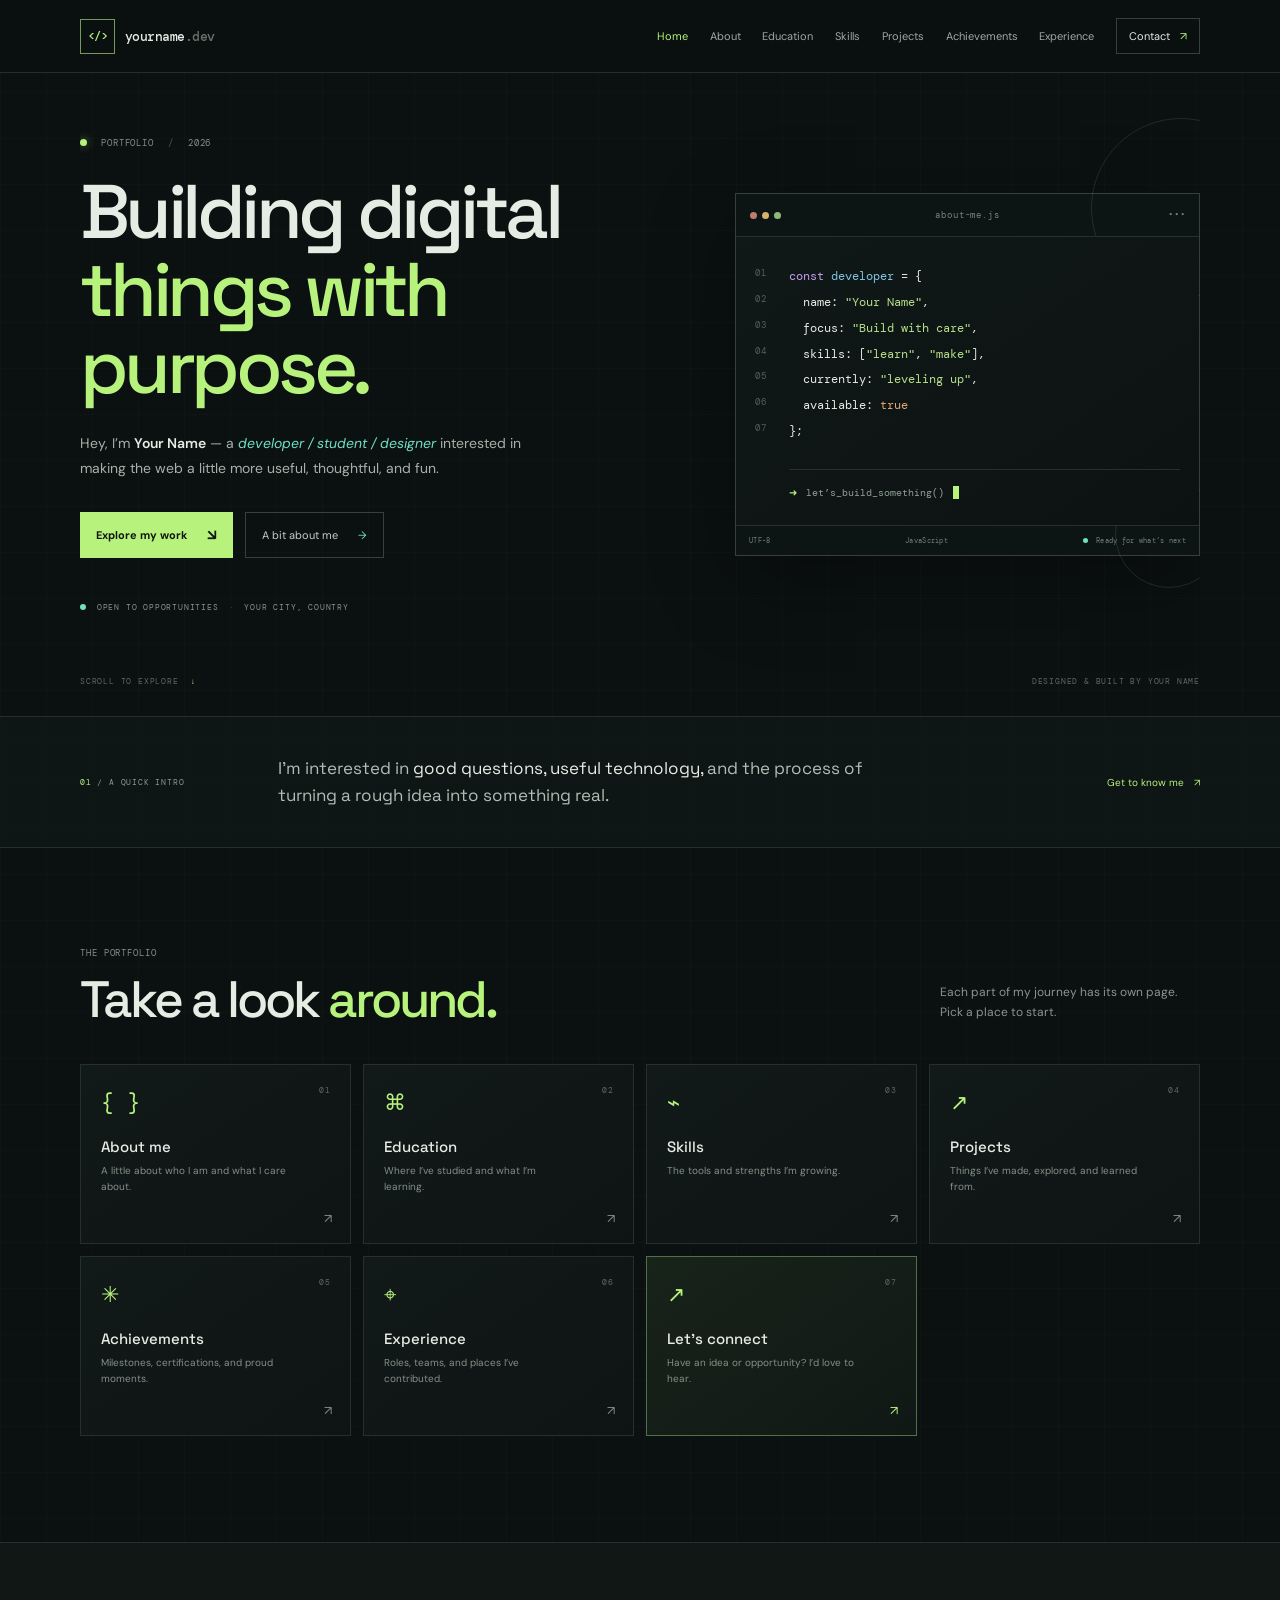
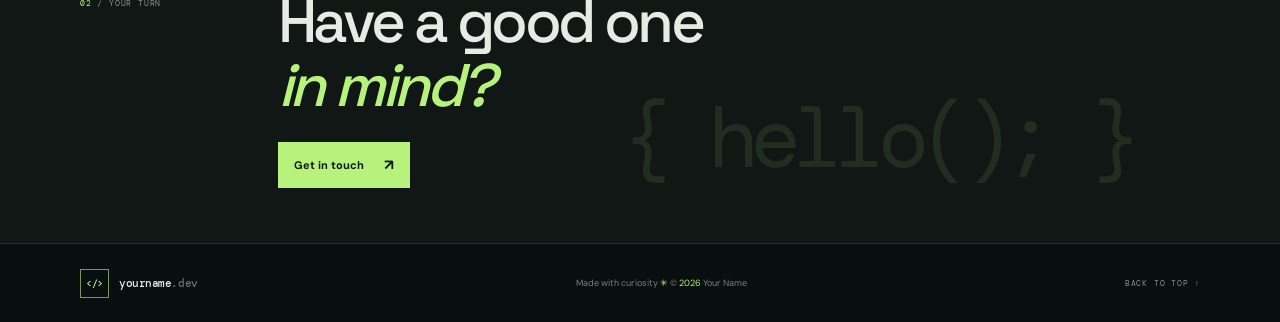
==== index.html @ 6dda8ee1 "Designing website" ====
<!doctype html>
<html lang="en">
  <head>
    <meta charset="utf-8">
    <meta name="viewport" content="width=device-width, initial-scale=1">
    <meta name="theme-color" content="#0b1010">
    <meta name="description" content="The portfolio of Your Name — developer, student, and curious builder.">
    <title>Your Name — Portfolio</title>
    <link rel="preconnect" href="https://fonts.googleapis.com">
    <link rel="preconnect" href="https://fonts.gstatic.com" crossorigin>
    <link href="https://fonts.googleapis.com/css2?family=DM+Mono:wght@400;500&family=DM+Sans:wght@400;500;600;700&family=Space+Grotesk:wght@400;500;600;700&display=swap" rel="stylesheet">
    <link rel="stylesheet" href="style.css">
    <script src="script.js" defer></script>
  </head>
  <body>
    <a class="skip-link" href="#main">Skip to content</a>
    <header class="site-header">
      <nav class="nav shell" aria-label="Main navigation">
        <a class="brand" href="./" aria-label="Your Name, home"><span class="brand-icon">&lt;/&gt;</span><span>yourname<span class="brand-muted">.dev</span></span></a>
        <button class="menu-toggle" id="menu-toggle" type="button" aria-expanded="false" aria-controls="site-nav" aria-label="Open navigation"><span></span><span></span></button>
        <div class="site-nav" id="site-nav">
          <a aria-current="page" href="./">Home</a><a href="about/">About</a><a href="education/">Education</a><a href="skills/">Skills</a><a href="projects/">Projects</a><a href="achievements/">Achievements</a><a href="experience/">Experience</a><a class="nav-cta" href="contact/">Contact <span aria-hidden="true">↗</span></a>
        </div>
      </nav>
    </header>
    <main id="main">
      <section class="hero shell">
        <div class="hero-copy">
          <p class="eyebrow"><span class="live-dot"></span> PORTFOLIO <span class="slash">/</span> 2026</p>
          <h1>Building digital<br><span>things with purpose.</span></h1>
          <p class="hero-lede">Hey, I’m <strong>Your Name</strong> — a <span class="placeholder">developer / student / designer</span> interested in making the web a little more useful, thoughtful, and fun.</p>
          <div class="hero-actions"><a class="button button-primary" href="projects/">Explore my work <span aria-hidden="true">↘</span></a><a class="button button-quiet" href="about/">A bit about me <span aria-hidden="true">→</span></a></div>
          <div class="hero-meta"><span><i class="availability-dot"></i> OPEN TO OPPORTUNITIES</span><span class="meta-divider">·</span><span>YOUR CITY, COUNTRY</span></div>
        </div>
        <div class="code-window" aria-label="Decorative portfolio code sample">
          <div class="window-bar"><div class="window-dots"><i></i><i></i><i></i></div><span>about-me.js</span><span class="window-menu">•••</span></div>
          <div class="code-body">
            <div class="code-line"><span class="line-no">01</span><span><b class="code-purple">const</b> <b class="code-blue">developer</b> = {</span></div>
            <div class="code-line"><span class="line-no">02</span><span>&nbsp;&nbsp;name: <b class="code-green">"Your Name"</b>,</span></div>
            <div class="code-line"><span class="line-no">03</span><span>&nbsp;&nbsp;focus: <b class="code-green">"Build with care"</b>,</span></div>
            <div class="code-line"><span class="line-no">04</span><span>&nbsp;&nbsp;skills: [<b class="code-green">"learn"</b>, <b class="code-green">"make"</b>],</span></div>
            <div class="code-line"><span class="line-no">05</span><span>&nbsp;&nbsp;currently: <b class="code-green">"leveling up"</b>,</span></div>
            <div class="code-line"><span class="line-no">06</span><span>&nbsp;&nbsp;available: <b class="code-orange">true</b></span></div>
            <div class="code-line"><span class="line-no">07</span><span>};</span></div>
            <div class="code-cursor"><span class="prompt">➜</span> <span>let’s_build_something()</span><i></i></div>
          </div>
          <div class="window-status"><span>UTF-8</span><span>JavaScript</span><span><i></i> Ready for what’s next</span></div>
          <span class="hero-orbit orbit-a"></span><span class="hero-orbit orbit-b"></span>
        </div>
        <div class="hero-bottom"><span>SCROLL TO EXPLORE <span aria-hidden="true">↓</span></span><span>DESIGNED & BUILT BY YOUR NAME</span></div>
      </section>

      <section class="intro-strip">
        <div class="shell intro-inner"><span class="section-kicker"><span>01</span> / A QUICK INTRO</span><p>I’m interested in <em>good questions, useful technology,</em> and the process of turning a rough idea into something real.</p><a class="inline-link" href="about/">Get to know me <span aria-hidden="true">↗</span></a></div>
      </section>

      <section class="routes-section shell">
        <div class="section-heading"><div><p class="eyebrow">THE PORTFOLIO</p><h2>Take a look <span>around.</span></h2></div><p>Each part of my journey has its own page. Pick a place to start.</p></div>
        <div class="route-grid">
          <a class="route-card" href="about/"><span class="route-number">01</span><span class="route-icon">{ }</span><h3>About me</h3><p>A little about who I am and what I care about.</p><span class="route-arrow">↗</span></a>
          <a class="route-card" href="education/"><span class="route-number">02</span><span class="route-icon">⌘</span><h3>Education</h3><p>Where I’ve studied and what I’m learning.</p><span class="route-arrow">↗</span></a>
          <a class="route-card" href="skills/"><span class="route-number">03</span><span class="route-icon">⌁</span><h3>Skills</h3><p>The tools and strengths I’m growing.</p><span class="route-arrow">↗</span></a>
          <a class="route-card" href="projects/"><span class="route-number">04</span><span class="route-icon">↗</span><h3>Projects</h3><p>Things I’ve made, explored, and learned from.</p><span class="route-arrow">↗</span></a>
          <a class="route-card" href="achievements/"><span class="route-number">05</span><span class="route-icon">✳</span><h3>Achievements</h3><p>Milestones, certifications, and proud moments.</p><span class="route-arrow">↗</span></a>
          <a class="route-card" href="experience/"><span class="route-number">06</span><span class="route-icon">⌖</span><h3>Experience</h3><p>Roles, teams, and places I’ve contributed.</p><span class="route-arrow">↗</span></a>
          <a class="route-card route-card-accent" href="contact/"><span class="route-number">07</span><span class="route-icon">↗</span><h3>Let’s connect</h3><p>Have an idea or opportunity? I’d love to hear.</p><span class="route-arrow">↗</span></a>
        </div>
      </section>
      <section class="home-contact"><div class="shell home-contact-inner"><span class="section-kicker"><span>02</span> / YOUR TURN</span><div><h2>Have a good one<br><em>in mind?</em></h2><a class="button button-primary" href="contact/">Get in touch <span aria-hidden="true">↗</span></a></div><span class="contact-ascii" aria-hidden="true">{ hello(); }</span></div></section>
    </main>
    <footer class="site-footer"><div class="shell footer-inner"><a class="brand" href="./"><span class="brand-icon">&lt;/&gt;</span><span>yourname<span class="brand-muted">.dev</span></span></a><p>Made with curiosity <span>✳</span> © <span id="year">2026</span> Your Name</p><a class="back-top" href="#main">BACK TO TOP ↑</a></div></footer>
  </body>
</html>
---- style.css ----
:root {
  color-scheme: dark;
  --bg: #0b1010;
  --panel: #101818;
  --panel-raised: #141d1c;
  --line: #25302e;
  --line-bright: #35413d;
  --text: #e6ebe4;
  --muted: #97a39b;
  --quiet: #65736b;
  --green: #b7f27c;
  --mint: #70dfc2;
  --orange: #e4a775;
  --mono: "DM Mono", Consolas, monospace;
  --sans: "DM Sans", Arial, sans-serif;
  --display: "Space Grotesk", Arial, sans-serif;
}

* { box-sizing: border-box; }
html { scroll-behavior: smooth; scroll-padding-top: 85px; }
body { margin: 0; background-color: var(--bg); background-image: linear-gradient(rgb(157 200 162 / 2.2%) 1px, transparent 1px), linear-gradient(90deg, rgb(157 200 162 / 2.2%) 1px, transparent 1px); background-size: 46px 46px; color: var(--text); font-family: var(--sans); -webkit-font-smoothing: antialiased; }
a { color: inherit; text-decoration: none; }
button { font: inherit; }
.shell { width: min(1120px, calc(100% - 64px)); margin-inline: auto; }
.skip-link { position: absolute; z-index: 20; top: 8px; left: 8px; padding: 12px 16px; transform: translateY(-150%); background: var(--green); color: var(--bg); }
.skip-link:focus { transform: translateY(0); }
.site-header { position: sticky; z-index: 10; top: 0; border-bottom: 1px solid rgb(54 68 62 / 60%); background: rgb(11 16 16 / 90%); backdrop-filter: blur(16px); }
.nav { min-height: 72px; display: flex; align-items: center; justify-content: space-between; gap: 25px; }
.brand { display: inline-flex; flex: 0 0 auto; align-items: center; gap: 10px; font-family: var(--mono); font-size: 13px; font-weight: 500; letter-spacing: -.04em; }
.brand-icon { display: grid; width: 35px; height: 35px; place-items: center; border: 1px solid #769858; color: var(--green); font-size: 12px; }
.brand-muted { color: var(--quiet); }
.site-nav { display: flex; align-items: center; gap: clamp(12px, 1.7vw, 23px); color: #9eaaa2; font-size: 11px; }
.site-nav a { transition: color .18s ease; }
.site-nav a:hover, .site-nav a[aria-current="page"] { color: var(--green); }
.site-nav .nav-cta { padding: 10px 12px; border: 1px solid var(--line-bright); color: var(--text); }
.nav-cta span { margin-left: 7px; color: var(--green); }
.menu-toggle { display: none; }
.hero { position: relative; min-height: 620px; display: grid; grid-template-columns: 1.04fr .96fr; align-items: center; gap: 52px; padding-top: 64px; padding-bottom: 104px; overflow: hidden; }
.hero-copy { position: relative; z-index: 1; }
.eyebrow, .section-kicker, .route-number, .window-bar, .line-no, .window-status, .hero-meta, .hero-bottom, .page-breadcrumb, .page-label, .page-tag, .skill-label, .timeline-date, .project-index, .project-category, .contact-ascii, .back-top, .edit-hint, .detail-label { font-family: var(--mono); font-size: 9px; font-weight: 400; letter-spacing: .1em; }
.eyebrow { margin: 0 0 24px; color: #829087; }
.live-dot, .availability-dot { display: inline-block; width: 7px; height: 7px; margin-right: 8px; border-radius: 50%; background: var(--green); box-shadow: 0 0 10px rgb(183 242 124 / 48%); }
.slash { padding: 0 8px; color: #4a5850; }
h1, h2, h3, p { margin-top: 0; }
h1, h2 { font-family: var(--display); font-weight: 500; letter-spacing: -.06em; }
h1 { margin-bottom: 25px; font-size: clamp(52px, 6vw, 76px); line-height: 1.02; }
h1 span, h2 span, h2 em { color: var(--green); font-weight: 500; }
.hero-lede { max-width: 470px; margin-bottom: 30px; color: #a7b1a9; font-size: 14px; line-height: 1.85; }
.hero-lede strong { color: var(--text); font-weight: 600; }
.placeholder { color: var(--mint); font-style: italic; }
.hero-actions { display: flex; flex-wrap: wrap; align-items: center; gap: 12px; }
.button { display: inline-flex; min-height: 46px; align-items: center; justify-content: center; gap: 20px; padding: 0 16px; font-size: 11px; transition: transform .18s ease, background .18s ease, border-color .18s ease; }
.button:hover { transform: translateY(-2px); }
.button-primary { background: var(--green); color: #10170e; font-weight: 700; }
.button-primary:hover { background: #c9ffa0; }
.button-primary span { font-size: 15px; }
.button-quiet { border: 1px solid var(--line-bright); color: #c3cdc5; }
.button-quiet span { color: var(--mint); }
.hero-meta { display: flex; align-items: center; gap: 10px; margin-top: 44px; color: #87948b; font-size: 8px; }
.availability-dot { width: 6px; height: 6px; margin-right: 5px; background: var(--mint); box-shadow: none; }
.meta-divider { color: #455149; }

.code-window { position: relative; z-index: 1; width: min(100%, 465px); justify-self: end; border: 1px solid #34413b; background: #0d1414; box-shadow: 0 24px 80px rgb(0 0 0 / 30%); }
.window-bar { height: 43px; display: grid; grid-template-columns: 1fr 1fr 1fr; align-items: center; border-bottom: 1px solid #26312d; color: #78857d; font-size: 9px; text-align: center; }
.window-dots { display: flex; gap: 5px; padding-left: 14px; }
.window-dots i { width: 7px; height: 7px; border-radius: 50%; background: #536258; }
.window-dots i:first-child { background: #be7c69; }
.window-dots i:nth-child(2) { background: #d7b26d; }
.window-dots i:nth-child(3) { background: #8db979; }
.window-menu { padding-right: 13px; text-align: right; }
.code-body { position: relative; z-index: 1; padding: 27px 19px 22px; background: linear-gradient(145deg, rgb(16 25 23 / 98%), rgb(12 18 18 / 98%)); font-family: var(--mono); font-size: clamp(10px, 1.2vw, 12px); line-height: 2.15; }
.code-line { display: grid; grid-template-columns: 34px 1fr; white-space: nowrap; }
.line-no { color: #526057; font-size: 9px; }
.code-purple { color: #c69bf0; font-weight: 400; }
.code-blue { color: #80c4e6; font-weight: 400; }
.code-green { color: #b7df8c; font-weight: 400; }
.code-orange { color: var(--orange); font-weight: 400; }
.code-cursor { display: flex; align-items: center; gap: 9px; margin: 24px 0 0 34px; padding-top: 12px; border-top: 1px solid #26312d; color: #91a096; font-size: 10px; }
.code-cursor .prompt { color: var(--green); }
.code-cursor i { width: 6px; height: 13px; background: var(--green); animation: blink 1.1s steps(2, start) infinite; }
@keyframes blink { to { visibility: hidden; } }
.window-status { display: flex; justify-content: space-between; gap: 8px; padding: 10px 13px; border-top: 1px solid #26312d; color: #728078; font-size: 7px; letter-spacing: .04em; }
.window-status i { display: inline-block; width: 5px; height: 5px; margin-right: 4px; border-radius: 50%; background: var(--mint); }
.hero-orbit { position: absolute; z-index: -1; width: 180px; height: 180px; border: 1px solid rgb(183 242 124 / 12%); border-radius: 50%; pointer-events: none; }
.orbit-a { top: -76px; right: -72px; }
.orbit-b { right: -24px; bottom: -33px; width: 108px; height: 108px; border-color: rgb(112 223 194 / 14%); }
.hero-bottom { position: absolute; right: 0; bottom: 30px; left: 0; display: flex; justify-content: space-between; color: #5c6a61; font-size: 8px; }
.hero-bottom span span { padding-left: 6px; color: var(--green); }

.intro-strip { border-top: 1px solid var(--line); border-bottom: 1px solid var(--line); background: rgb(16 24 23 / 78%); }
.intro-inner { min-height: 130px; display: grid; grid-template-columns: 170px 1fr auto; gap: 28px; align-items: center; }
.section-kicker { color: #8a968e; font-size: 8px; white-space: nowrap; }
.section-kicker span { color: var(--green); }
.intro-inner > p { max-width: 590px; margin: 0; color: #b1bdb4; font-family: var(--display); font-size: 17px; line-height: 1.6; }
.intro-inner > p em { color: var(--text); font-style: normal; }
.inline-link { color: var(--green); font-size: 10px; white-space: nowrap; }
.inline-link span { padding-left: 7px; }
.routes-section { padding-top: 99px; padding-bottom: 106px; }
.section-heading { display: flex; align-items: end; justify-content: space-between; gap: 30px; margin-bottom: 36px; }
.section-heading .eyebrow { margin-bottom: 13px; }
h2 { margin-bottom: 0; font-size: clamp(38px, 4vw, 52px); line-height: 1.08; }
.section-heading > p { max-width: 260px; margin-bottom: 5px; color: #89968d; font-size: 12px; line-height: 1.7; }
.route-grid { display: grid; grid-template-columns: repeat(4, 1fr); gap: 12px; }
.route-card { position: relative; min-height: 180px; padding: 20px; overflow: hidden; border: 1px solid var(--line); background: linear-gradient(145deg, #121a19, #0d1413); transition: border-color .2s ease, transform .2s ease, background .2s ease; }
.route-card:hover { transform: translateY(-3px); border-color: #708e60; background: #131d18; }
.route-number { position: absolute; top: 20px; right: 19px; color: #5c6a61; font-size: 8px; }
.route-icon { display: block; margin: 3px 0 20px; color: var(--green); font-family: var(--mono); font-size: 22px; }
.route-card h3 { margin-bottom: 7px; font-family: var(--display); font-size: 15px; font-weight: 500; }
.route-card p { max-width: 190px; margin-bottom: 0; color: #839087; font-size: 10px; line-height: 1.65; }
.route-arrow { position: absolute; right: 18px; bottom: 16px; color: #7d8b81; font-size: 13px; transition: color .2s ease, transform .2s ease; }
.route-card:hover .route-arrow { transform: translate(2px, -2px); color: var(--green); }
.route-card-accent { border-color: #536f47; background: linear-gradient(145deg, #18231a, #101815); }
.route-card-accent .route-icon, .route-card-accent .route-arrow { color: var(--green); }
.home-contact { border-top: 1px solid var(--line); border-bottom: 1px solid var(--line); background: #101715; }
.home-contact-inner { position: relative; min-height: 300px; display: grid; grid-template-columns: 170px 1fr; gap: 28px; align-items: start; padding-top: 55px; padding-bottom: 55px; overflow: hidden; }
.home-contact-inner > div { position: relative; z-index: 1; }
.home-contact-inner h2 { margin: -8px 0 23px; font-size: clamp(43px, 5vw, 60px); }
.contact-ascii { position: absolute; right: 6%; bottom: 50px; color: rgb(183 242 124 / 10%); font-size: clamp(42px, 7vw, 85px); letter-spacing: -.1em; }
.site-footer { background: #090e0e; }
.footer-inner { min-height: 78px; display: flex; align-items: center; justify-content: space-between; gap: 18px; }
.footer-inner .brand-icon { width: 29px; height: 29px; font-size: 10px; }
.footer-inner .brand { font-size: 11px; }
.footer-inner p { margin: 0; color: #76847a; font-size: 9px; }
.footer-inner p span { color: var(--green); }
.back-top { color: #829087; font-size: 8px; }
.back-top:hover { color: var(--green); }
:focus-visible { outline: 2px solid var(--green); outline-offset: 4px; }

/* Shared layout for the individual portfolio routes */
.page-shell { min-height: calc(100vh - 151px); padding-top: 62px; padding-bottom: 100px; }
.spaced-top { margin-top: 16px; }
.spaced-top-large { margin-top: 20px; }
.page-breadcrumb { display: flex; gap: 9px; align-items: center; margin-bottom: 51px; color: #758279; font-size: 8px; }
.page-breadcrumb a:hover { color: var(--green); }
.page-breadcrumb span { color: #46534b; }
.page-head { max-width: 760px; margin-bottom: 48px; }
.page-label { display: inline-flex; gap: 10px; align-items: center; margin-bottom: 18px; color: var(--mint); font-size: 8px; }
.page-label::before { width: 18px; height: 1px; background: var(--mint); content: ""; }
.page-head h1 { margin: 0 0 18px; font-size: clamp(49px, 7vw, 77px); }
.page-head h1 span { color: var(--green); }
.page-lede { max-width: 620px; margin: 0; color: #a4afa7; font-size: 14px; line-height: 1.85; }
.content-panel { border: 1px solid var(--line); background: linear-gradient(145deg, rgb(17 25 24 / 95%), rgb(13 19 18 / 96%)); }
.panel-heading { display: flex; justify-content: space-between; gap: 15px; align-items: center; padding: 15px 19px; border-bottom: 1px solid var(--line); color: #829087; font-family: var(--mono); font-size: 8px; letter-spacing: .1em; }
.panel-heading span:last-child { color: #617067; }
.content-pad { padding: 28px; }
.page-grid { display: grid; grid-template-columns: 1.15fr .85fr; gap: 16px; }
.page-grid-equal { grid-template-columns: repeat(2, 1fr); }
.detail-label { display: block; margin-bottom: 10px; color: var(--mint); font-size: 8px; }
.detail-copy { max-width: 640px; margin-bottom: 16px; color: #a2ada5; font-size: 13px; line-height: 1.85; }
.detail-copy:last-child { margin-bottom: 0; }
.detail-title { margin-bottom: 12px; font-family: var(--display); font-size: 17px; font-weight: 500; }
.data-list { margin: 0; padding: 0; list-style: none; }
.data-list li { display: grid; grid-template-columns: 115px 1fr; gap: 14px; padding: 15px 0; border-bottom: 1px solid var(--line); font-size: 11px; }
.data-list li:last-child { border-bottom: 0; }
.data-list span:first-child { color: #78867d; font-family: var(--mono); font-size: 8px; letter-spacing: .07em; }
.data-list span:last-child { color: #c6d0c8; }
.quote-panel { display: flex; min-height: 165px; flex-direction: column; justify-content: space-between; padding: 22px; border: 1px solid #40583b; background: linear-gradient(135deg, #18231a, #111815); }
.quote-panel p { margin-bottom: 15px; color: #d7e2d5; font-family: var(--display); font-size: 19px; line-height: 1.45; }
.quote-panel span { color: #8fa184; font-family: var(--mono); font-size: 8px; letter-spacing: .08em; }
.timeline { border-top: 1px solid var(--line); }
.timeline-item { display: grid; grid-template-columns: 140px 1fr 25px; gap: 20px; align-items: start; padding: 23px 4px; border-bottom: 1px solid var(--line); }
.timeline-date { padding-top: 4px; color: var(--mint); font-size: 8px; }
.timeline-item h2, .timeline-item h3 { margin-bottom: 7px; font-family: var(--display); font-size: 16px; font-weight: 500; letter-spacing: -.02em; }
.timeline-place { margin-bottom: 8px; color: #99a59c; font-size: 11px; }
.timeline-detail { max-width: 650px; margin: 0; color: #7f8d83; font-size: 11px; line-height: 1.75; }
.timeline-arrow { color: var(--green); font-family: var(--mono); font-size: 13px; }
.skill-groups { display: grid; gap: 12px; }
.skill-group { padding: 20px; border: 1px solid var(--line); background: #101716; }
.skill-label { display: block; margin-bottom: 15px; color: var(--mint); font-size: 8px; }
.skill-tags { display: flex; flex-wrap: wrap; gap: 8px; }
.skill-tags span { padding: 9px 11px; border: 1px solid #303c36; color: #c0ccc3; font-size: 10px; }
.project-list { display: grid; grid-template-columns: repeat(2, 1fr); gap: 14px; }
.project-card { border: 1px solid var(--line); background: #101716; }
.project-art { position: relative; min-height: 170px; display: grid; place-items: center; overflow: hidden; border-bottom: 1px solid var(--line); background: radial-gradient(ellipse at 68% 30%, rgb(183 242 124 / 17%), transparent 48%), linear-gradient(135deg, #14221b, #101716); }
.project-art::before, .project-art::after { position: absolute; width: 180px; height: 180px; border: 1px solid rgb(183 242 124 / 15%); border-radius: 50%; content: ""; }
.project-art::after { width: 120px; height: 120px; border-color: rgb(112 223 194 / 20%); }
.project-art-peach { background: radial-gradient(ellipse at 65% 35%, rgb(228 167 117 / 19%), transparent 47%), linear-gradient(135deg, #201b17, #101716); }
.project-art-blue { background: radial-gradient(ellipse at 65% 35%, rgb(112 185 223 / 18%), transparent 47%), linear-gradient(135deg, #141b22, #101716); }
.project-art-text { position: relative; z-index: 1; color: #d6e0d6; font-family: var(--mono); font-size: 11px; letter-spacing: .14em; }
.project-info { padding: 19px; }
.project-info h2, .project-info h3 { margin-bottom: 8px; font-family: var(--display); font-size: 16px; font-weight: 500; }
.project-info p { margin-bottom: 14px; color: #89968c; font-size: 11px; line-height: 1.7; }
.project-meta { display: flex; justify-content: space-between; gap: 10px; color: #79867e; font-family: var(--mono); font-size: 7px; letter-spacing: .07em; }
.achievement-list { border-top: 1px solid var(--line); }
.achievement { display: grid; grid-template-columns: 105px 1fr 35px; gap: 18px; align-items: center; padding: 21px 5px; border-bottom: 1px solid var(--line); }
.achievement-year { color: var(--mint); font-family: var(--mono); font-size: 8px; }
.achievement h2, .achievement h3 { margin-bottom: 6px; font-family: var(--display); font-size: 15px; font-weight: 500; letter-spacing: -.02em; }
.achievement p { margin: 0; color: #89968c; font-size: 10px; line-height: 1.6; }
.achievement-mark { color: var(--green); font-size: 17px; text-align: center; }
.contact-grid { display: grid; grid-template-columns: 1fr 1fr; gap: 14px; }
.contact-card { display: flex; min-height: 110px; flex-direction: column; justify-content: space-between; padding: 18px; border: 1px solid var(--line); background: #101716; transition: border-color .2s ease; }
a.contact-card:hover { border-color: #6d8d5b; }
.contact-card-label { color: #839087; font-family: var(--mono); font-size: 8px; letter-spacing: .1em; }
.contact-card-value { display: flex; justify-content: space-between; gap: 12px; color: #dce5dc; font-size: 13px; overflow-wrap: anywhere; }
.contact-card-value span:last-child { color: var(--green); }
.edit-hint { margin: 14px 0 0; color: #728078; font-size: 8px; letter-spacing: .04em; }

@media (max-width: 1050px) {
  .site-nav { gap: 12px; font-size: 10px; }
  .brand { font-size: 11px; }
  .hero { gap: 30px; }
}
@media (max-width: 820px) {
  .shell { width: min(100% - 48px, 680px); }
  .nav { min-height: 66px; }
  .menu-toggle { display: flex; width: 40px; height: 40px; flex-direction: column; align-items: center; justify-content: center; gap: 6px; border: 1px solid var(--line-bright); background: transparent; cursor: pointer; }
  .menu-toggle span { width: 16px; height: 1px; background: var(--text); transition: transform .18s ease; }
  .menu-toggle[aria-expanded="true"] span:first-child { transform: translateY(3.5px) rotate(45deg); }
  .menu-toggle[aria-expanded="true"] span:last-child { transform: translateY(-3.5px) rotate(-45deg); }
  .site-nav { position: absolute; top: 65px; right: 0; left: 0; display: none; align-items: stretch; gap: 0; padding: 8px 24px 20px; border-bottom: 1px solid var(--line); background: #0b1010; }
  .site-nav.is-open { display: flex; flex-direction: column; }
  .site-nav a { padding: 12px 0; border-bottom: 1px solid #202a26; }
  .site-nav .nav-cta { align-self: flex-start; margin-top: 12px; padding: 10px 12px; border: 1px solid var(--line-bright); }
  .hero { min-height: auto; grid-template-columns: 1fr .9fr; gap: 22px; padding-top: 75px; padding-bottom: 105px; }
  h1 { font-size: clamp(47px, 7.5vw, 64px); }
  .code-body { padding-inline: 12px; }
  .intro-inner { grid-template-columns: 130px 1fr; gap: 20px; padding-top: 25px; padding-bottom: 25px; }
  .intro-inner .inline-link { grid-column: 2; }
  .route-grid { grid-template-columns: repeat(2, 1fr); }
  .page-shell { padding-top: 42px; }
}
@media (max-width: 560px) {
  .shell { width: calc(100% - 36px); }
  .hero { display: flex; flex-direction: column; align-items: stretch; gap: 42px; padding-top: 63px; padding-bottom: 85px; }
  .hero-copy { max-width: 450px; }
  h1 { font-size: clamp(48px, 13vw, 68px); }
  .hero-lede { font-size: 13px; }
  .hero-meta { flex-wrap: wrap; margin-top: 32px; }
  .code-window { width: 100%; }
  .code-body { padding: 21px 16px; font-size: 11px; }
  .hero-bottom { bottom: 27px; font-size: 7px; }
  .intro-inner { grid-template-columns: 1fr; gap: 13px; padding-top: 24px; padding-bottom: 24px; }
  .intro-inner > p { font-size: 16px; }
  .intro-inner .inline-link { grid-column: auto; }
  .routes-section { padding-top: 68px; padding-bottom: 70px; }
  .section-heading { align-items: start; flex-direction: column; gap: 15px; }
  .section-heading > p { margin-bottom: 0; }
  .route-grid { gap: 9px; }
  .route-card { min-height: 165px; padding: 15px; }
  .route-number { top: 15px; right: 14px; }
  .route-icon { margin-bottom: 16px; }
  .route-card h3 { font-size: 14px; }
  .route-card p { font-size: 9px; }
  .home-contact-inner { min-height: 270px; grid-template-columns: 1fr; gap: 30px; padding-top: 35px; padding-bottom: 40px; }
  .contact-ascii { right: 0; bottom: 22px; font-size: 40px; }
  .footer-inner { min-height: 0; flex-wrap: wrap; padding-top: 19px; padding-bottom: 19px; }
  .footer-inner p { order: 3; width: 100%; }
  .page-shell { min-height: calc(100vh - 130px); padding-top: 32px; padding-bottom: 70px; }
  .page-breadcrumb { margin-bottom: 36px; }
  .page-head { margin-bottom: 32px; }
  .page-head h1 { font-size: clamp(47px, 13vw, 64px); }
  .page-lede { font-size: 12px; }
  .page-grid, .page-grid-equal, .project-list, .contact-grid { grid-template-columns: 1fr; }
  .content-pad { padding: 20px; }
  .timeline-item { grid-template-columns: 1fr 20px; gap: 12px; }
  .timeline-date { grid-column: 1 / -1; }
  .timeline-item > div { grid-column: 1; }
  .timeline-arrow { grid-column: 2; grid-row: 2; }
  .achievement { grid-template-columns: 65px 1fr 20px; gap: 10px; }
  .achievement h2, .achievement h3 { font-size: 13px; line-height: 1.4; }
  .data-list li { grid-template-columns: 85px 1fr; gap: 9px; }
}
@media (prefers-reduced-motion: reduce) {
  *, *::before, *::after { scroll-behavior: auto !important; animation-duration: .01ms !important; animation-iteration-count: 1 !important; transition-duration: .01ms !important; }
}
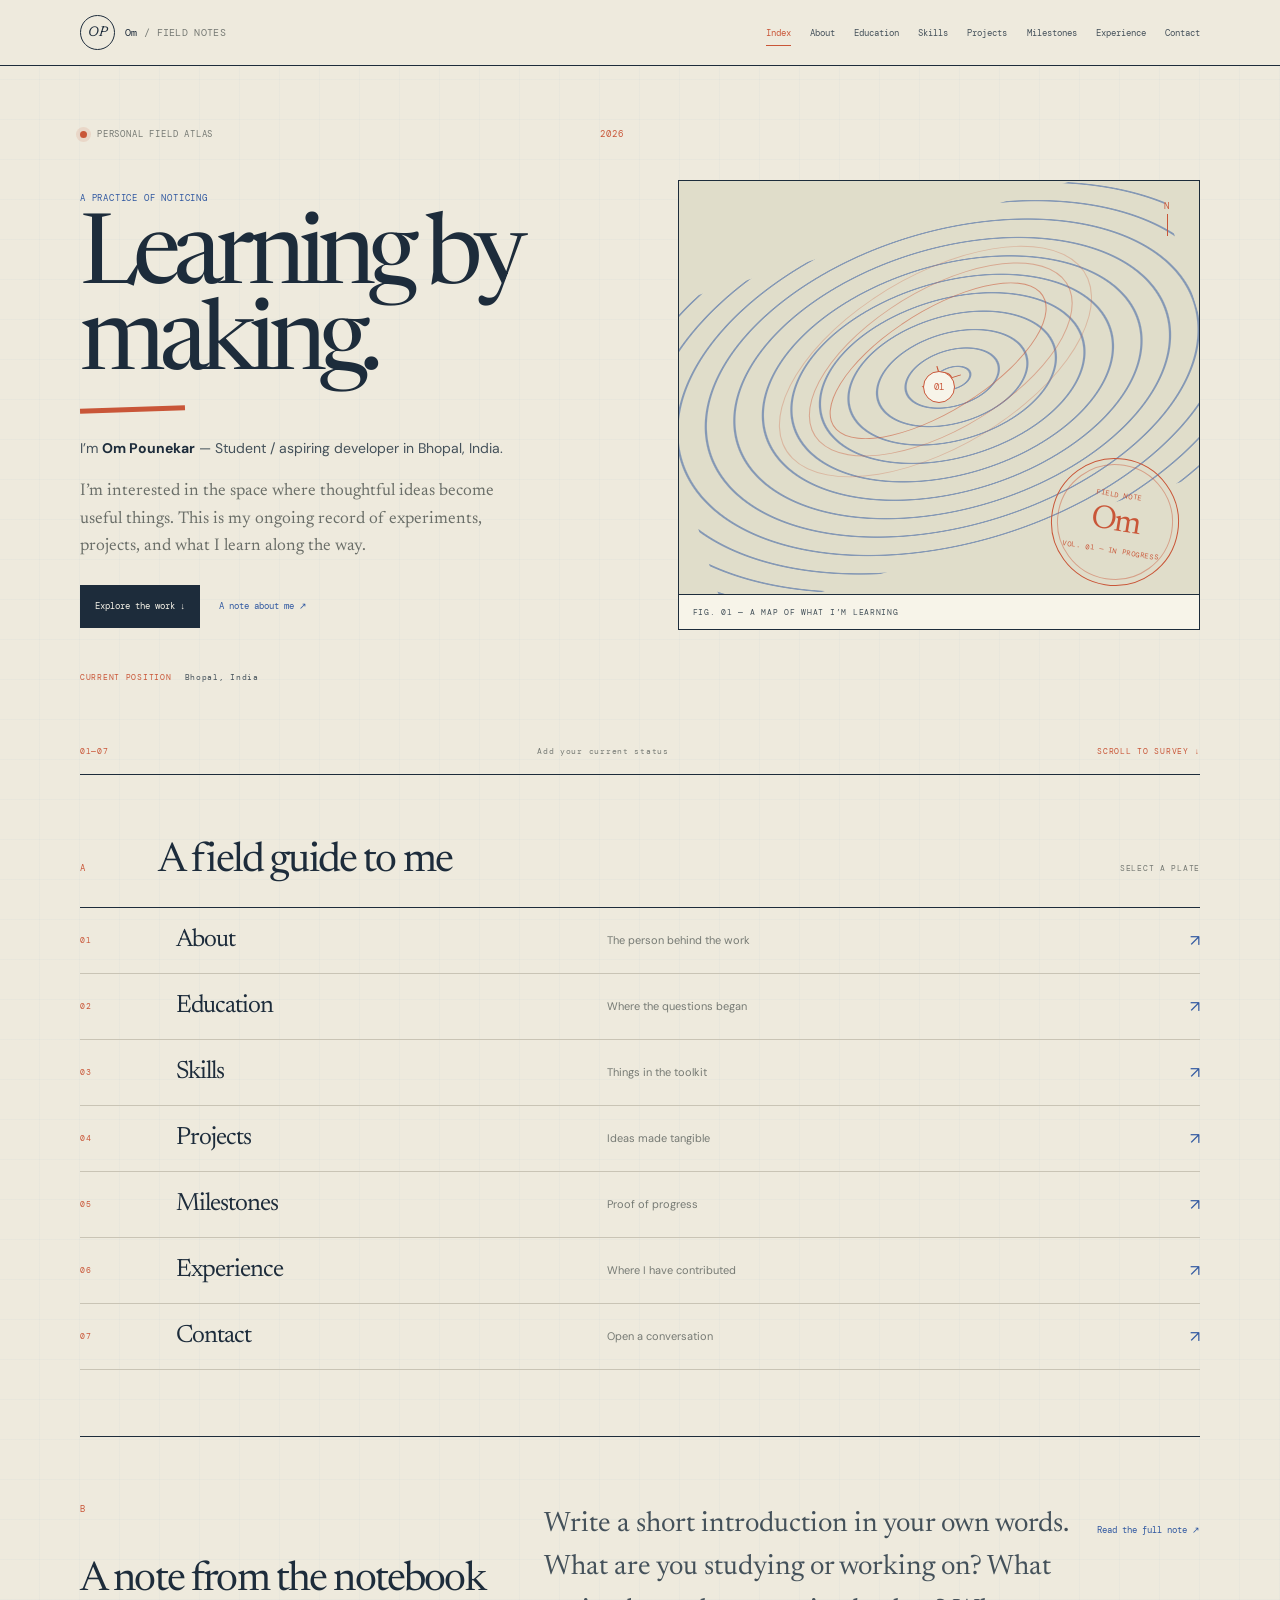
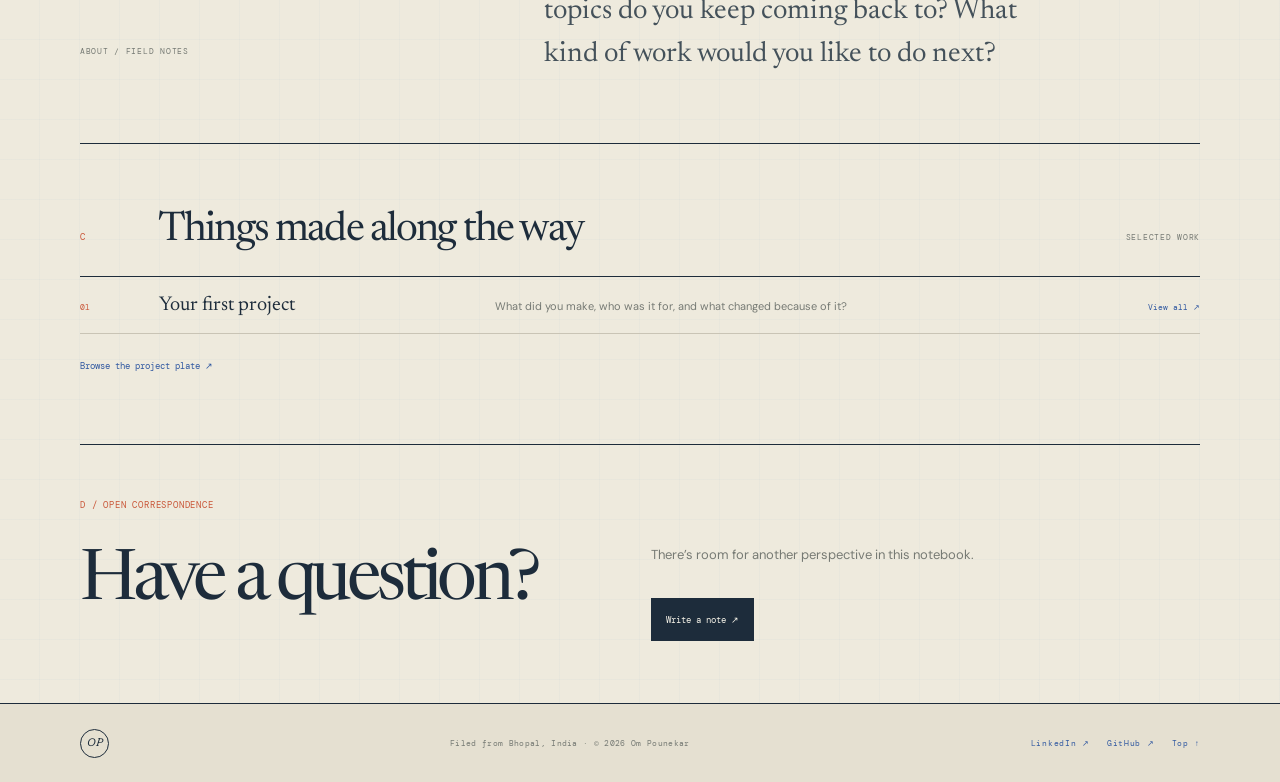
==== commit aadd8935: "New design" ====
--- a/index.html
+++ b/index.html
@@ -3,71 +3,18 @@
   <head>
     <meta charset="utf-8">
     <meta name="viewport" content="width=device-width, initial-scale=1">
-    <meta name="theme-color" content="#0b1010">
-    <meta name="description" content="The portfolio of Your Name — developer, student, and curious builder.">
-    <title>Your Name — Portfolio</title>
+    <meta name="theme-color" content="#eeeadd">
+    <meta name="description" content="A personal field atlas of projects, learning, and ideas by Om Pounekar.">
+    <title>Om Pounekar — Field Atlas</title>
     <link rel="preconnect" href="https://fonts.googleapis.com">
     <link rel="preconnect" href="https://fonts.gstatic.com" crossorigin>
-    <link href="https://fonts.googleapis.com/css2?family=DM+Mono:wght@400;500&family=DM+Sans:wght@400;500;600;700&family=Space+Grotesk:wght@400;500;600;700&display=swap" rel="stylesheet">
+    <link href="https://fonts.googleapis.com/css2?family=DM+Mono:wght@400;500&family=DM+Sans:wght@400;500;600;700&family=Newsreader:opsz,wght@6..72,400;6..72,500;6..72,600&family=Space+Grotesk:wght@400;500;600;700&display=swap" rel="stylesheet">
     <link rel="stylesheet" href="style.css">
     <script src="script.js" defer></script>
   </head>
-  <body>
+  <body data-page="home" data-base="./" data-profile="profile.json">
     <a class="skip-link" href="#main">Skip to content</a>
-    <header class="site-header">
-      <nav class="nav shell" aria-label="Main navigation">
-        <a class="brand" href="./" aria-label="Your Name, home"><span class="brand-icon">&lt;/&gt;</span><span>yourname<span class="brand-muted">.dev</span></span></a>
-        <button class="menu-toggle" id="menu-toggle" type="button" aria-expanded="false" aria-controls="site-nav" aria-label="Open navigation"><span></span><span></span></button>
-        <div class="site-nav" id="site-nav">
-          <a aria-current="page" href="./">Home</a><a href="about/">About</a><a href="education/">Education</a><a href="skills/">Skills</a><a href="projects/">Projects</a><a href="achievements/">Achievements</a><a href="experience/">Experience</a><a class="nav-cta" href="contact/">Contact <span aria-hidden="true">↗</span></a>
-        </div>
-      </nav>
-    </header>
-    <main id="main">
-      <section class="hero shell">
-        <div class="hero-copy">
-          <p class="eyebrow"><span class="live-dot"></span> PORTFOLIO <span class="slash">/</span> 2026</p>
-          <h1>Building digital<br><span>things with purpose.</span></h1>
-          <p class="hero-lede">Hey, I’m <strong>Your Name</strong> — a <span class="placeholder">developer / student / designer</span> interested in making the web a little more useful, thoughtful, and fun.</p>
-          <div class="hero-actions"><a class="button button-primary" href="projects/">Explore my work <span aria-hidden="true">↘</span></a><a class="button button-quiet" href="about/">A bit about me <span aria-hidden="true">→</span></a></div>
-          <div class="hero-meta"><span><i class="availability-dot"></i> OPEN TO OPPORTUNITIES</span><span class="meta-divider">·</span><span>YOUR CITY, COUNTRY</span></div>
-        </div>
-        <div class="code-window" aria-label="Decorative portfolio code sample">
-          <div class="window-bar"><div class="window-dots"><i></i><i></i><i></i></div><span>about-me.js</span><span class="window-menu">•••</span></div>
-          <div class="code-body">
-            <div class="code-line"><span class="line-no">01</span><span><b class="code-purple">const</b> <b class="code-blue">developer</b> = {</span></div>
-            <div class="code-line"><span class="line-no">02</span><span>&nbsp;&nbsp;name: <b class="code-green">"Your Name"</b>,</span></div>
-            <div class="code-line"><span class="line-no">03</span><span>&nbsp;&nbsp;focus: <b class="code-green">"Build with care"</b>,</span></div>
-            <div class="code-line"><span class="line-no">04</span><span>&nbsp;&nbsp;skills: [<b class="code-green">"learn"</b>, <b class="code-green">"make"</b>],</span></div>
-            <div class="code-line"><span class="line-no">05</span><span>&nbsp;&nbsp;currently: <b class="code-green">"leveling up"</b>,</span></div>
-            <div class="code-line"><span class="line-no">06</span><span>&nbsp;&nbsp;available: <b class="code-orange">true</b></span></div>
-            <div class="code-line"><span class="line-no">07</span><span>};</span></div>
-            <div class="code-cursor"><span class="prompt">➜</span> <span>let’s_build_something()</span><i></i></div>
-          </div>
-          <div class="window-status"><span>UTF-8</span><span>JavaScript</span><span><i></i> Ready for what’s next</span></div>
-          <span class="hero-orbit orbit-a"></span><span class="hero-orbit orbit-b"></span>
-        </div>
-        <div class="hero-bottom"><span>SCROLL TO EXPLORE <span aria-hidden="true">↓</span></span><span>DESIGNED & BUILT BY YOUR NAME</span></div>
-      </section>
-
-      <section class="intro-strip">
-        <div class="shell intro-inner"><span class="section-kicker"><span>01</span> / A QUICK INTRO</span><p>I’m interested in <em>good questions, useful technology,</em> and the process of turning a rough idea into something real.</p><a class="inline-link" href="about/">Get to know me <span aria-hidden="true">↗</span></a></div>
-      </section>
-
-      <section class="routes-section shell">
-        <div class="section-heading"><div><p class="eyebrow">THE PORTFOLIO</p><h2>Take a look <span>around.</span></h2></div><p>Each part of my journey has its own page. Pick a place to start.</p></div>
-        <div class="route-grid">
-          <a class="route-card" href="about/"><span class="route-number">01</span><span class="route-icon">{ }</span><h3>About me</h3><p>A little about who I am and what I care about.</p><span class="route-arrow">↗</span></a>
-          <a class="route-card" href="education/"><span class="route-number">02</span><span class="route-icon">⌘</span><h3>Education</h3><p>Where I’ve studied and what I’m learning.</p><span class="route-arrow">↗</span></a>
-          <a class="route-card" href="skills/"><span class="route-number">03</span><span class="route-icon">⌁</span><h3>Skills</h3><p>The tools and strengths I’m growing.</p><span class="route-arrow">↗</span></a>
-          <a class="route-card" href="projects/"><span class="route-number">04</span><span class="route-icon">↗</span><h3>Projects</h3><p>Things I’ve made, explored, and learned from.</p><span class="route-arrow">↗</span></a>
-          <a class="route-card" href="achievements/"><span class="route-number">05</span><span class="route-icon">✳</span><h3>Achievements</h3><p>Milestones, certifications, and proud moments.</p><span class="route-arrow">↗</span></a>
-          <a class="route-card" href="experience/"><span class="route-number">06</span><span class="route-icon">⌖</span><h3>Experience</h3><p>Roles, teams, and places I’ve contributed.</p><span class="route-arrow">↗</span></a>
-          <a class="route-card route-card-accent" href="contact/"><span class="route-number">07</span><span class="route-icon">↗</span><h3>Let’s connect</h3><p>Have an idea or opportunity? I’d love to hear.</p><span class="route-arrow">↗</span></a>
-        </div>
-      </section>
-      <section class="home-contact"><div class="shell home-contact-inner"><span class="section-kicker"><span>02</span> / YOUR TURN</span><div><h2>Have a good one<br><em>in mind?</em></h2><a class="button button-primary" href="contact/">Get in touch <span aria-hidden="true">↗</span></a></div><span class="contact-ascii" aria-hidden="true">{ hello(); }</span></div></section>
-    </main>
-    <footer class="site-footer"><div class="shell footer-inner"><a class="brand" href="./"><span class="brand-icon">&lt;/&gt;</span><span>yourname<span class="brand-muted">.dev</span></span></a><p>Made with curiosity <span>✳</span> © <span id="year">2026</span> Your Name</p><a class="back-top" href="#main">BACK TO TOP ↑</a></div></footer>
+    <div id="app"><p class="loading-note">Unfolding the field notes…</p></div>
+    <noscript>This portfolio needs JavaScript to display the profile stored in profile.json.</noscript>
   </body>
 </html>
--- a/style.css
+++ b/style.css
@@ -1,265 +1,299 @@
 :root {
-  color-scheme: dark;
-  --bg: #0b1010;
-  --panel: #101818;
-  --panel-raised: #141d1c;
-  --line: #25302e;
-  --line-bright: #35413d;
-  --text: #e6ebe4;
-  --muted: #97a39b;
-  --quiet: #65736b;
-  --green: #b7f27c;
-  --mint: #70dfc2;
-  --orange: #e4a775;
+  color-scheme: light;
+  --paper: #eeeadd;
+  --paper-light: #f7f4e9;
+  --paper-shadow: #ded8c7;
+  --ink: #1d2c3b;
+  --ink-soft: #44515a;
+  --muted: #767a74;
+  --line: #c9c4b5;
+  --line-dark: #a9a495;
+  --red: #c95638;
+  --blue: #3159a1;
+  --acid: #d7ed78;
   --mono: "DM Mono", Consolas, monospace;
   --sans: "DM Sans", Arial, sans-serif;
   --display: "Space Grotesk", Arial, sans-serif;
+  --serif: "Newsreader", Georgia, serif;
 }
 
 * { box-sizing: border-box; }
 html { scroll-behavior: smooth; scroll-padding-top: 85px; }
-body { margin: 0; background-color: var(--bg); background-image: linear-gradient(rgb(157 200 162 / 2.2%) 1px, transparent 1px), linear-gradient(90deg, rgb(157 200 162 / 2.2%) 1px, transparent 1px); background-size: 46px 46px; color: var(--text); font-family: var(--sans); -webkit-font-smoothing: antialiased; }
+body {
+  margin: 0;
+  background-color: var(--paper);
+  background-image: linear-gradient(90deg, transparent 0 39px, rgb(49 89 161 / 6%) 40px, transparent 41px), linear-gradient(transparent 0 39px, rgb(49 89 161 / 6%) 40px, transparent 41px);
+  background-size: 40px 40px;
+  color: var(--ink);
+  font-family: var(--sans);
+  -webkit-font-smoothing: antialiased;
+}
 a { color: inherit; text-decoration: none; }
 button { font: inherit; }
-.shell { width: min(1120px, calc(100% - 64px)); margin-inline: auto; }
-.skip-link { position: absolute; z-index: 20; top: 8px; left: 8px; padding: 12px 16px; transform: translateY(-150%); background: var(--green); color: var(--bg); }
+::selection { background: var(--acid); color: var(--ink); }
+.shell { width: min(1120px, calc(100% - 72px)); margin-inline: auto; }
+.skip-link { position: absolute; z-index: 20; top: 8px; left: 8px; padding: 12px 16px; transform: translateY(-150%); background: var(--ink); color: var(--paper-light); }
 .skip-link:focus { transform: translateY(0); }
-.site-header { position: sticky; z-index: 10; top: 0; border-bottom: 1px solid rgb(54 68 62 / 60%); background: rgb(11 16 16 / 90%); backdrop-filter: blur(16px); }
-.nav { min-height: 72px; display: flex; align-items: center; justify-content: space-between; gap: 25px; }
-.brand { display: inline-flex; flex: 0 0 auto; align-items: center; gap: 10px; font-family: var(--mono); font-size: 13px; font-weight: 500; letter-spacing: -.04em; }
-.brand-icon { display: grid; width: 35px; height: 35px; place-items: center; border: 1px solid #769858; color: var(--green); font-size: 12px; }
-.brand-muted { color: var(--quiet); }
-.site-nav { display: flex; align-items: center; gap: clamp(12px, 1.7vw, 23px); color: #9eaaa2; font-size: 11px; }
-.site-nav a { transition: color .18s ease; }
-.site-nav a:hover, .site-nav a[aria-current="page"] { color: var(--green); }
-.site-nav .nav-cta { padding: 10px 12px; border: 1px solid var(--line-bright); color: var(--text); }
-.nav-cta span { margin-left: 7px; color: var(--green); }
+.site-header { position: sticky; z-index: 10; top: 0; border-bottom: 1px solid var(--ink); background: rgb(238 234 221 / 94%); backdrop-filter: blur(12px); }
+.nav { min-height: 65px; display: flex; align-items: center; justify-content: space-between; gap: 20px; }
+.brand { display: inline-flex; flex: 0 0 auto; align-items: center; gap: 10px; }
+.brand-seal, .footer-mark { display: grid; width: 35px; height: 35px; place-items: center; border: 1px solid var(--ink); border-radius: 50%; font-family: var(--serif); font-size: 14px; font-style: italic; }
+.brand-name { font-family: var(--mono); font-size: 10px; letter-spacing: .03em; }
+.brand-suffix { color: var(--muted); }
+.site-nav { display: flex; align-items: center; gap: clamp(10px, 1.5vw, 20px); }
+.site-nav a { position: relative; padding: 8px 0; color: var(--ink-soft); font-family: var(--mono); font-size: 9px; transition: color .18s ease; }
+.site-nav a:hover, .site-nav a[aria-current="page"] { color: var(--red); }
+.site-nav a[aria-current="page"]::after { position: absolute; right: 0; bottom: 1px; left: 0; height: 1px; background: var(--red); content: ""; }
 .menu-toggle { display: none; }
-.hero { position: relative; min-height: 620px; display: grid; grid-template-columns: 1.04fr .96fr; align-items: center; gap: 52px; padding-top: 64px; padding-bottom: 104px; overflow: hidden; }
+
+.home-page { position: relative; }
+.home-hero { position: relative; min-height: 650px; display: grid; grid-template-columns: 1.02fr .98fr; gap: 54px; align-items: center; padding-top: 62px; padding-bottom: 92px; border-bottom: 1px solid var(--ink); }
 .hero-copy { position: relative; z-index: 1; }
-.eyebrow, .section-kicker, .route-number, .window-bar, .line-no, .window-status, .hero-meta, .hero-bottom, .page-breadcrumb, .page-label, .page-tag, .skill-label, .timeline-date, .project-index, .project-category, .contact-ascii, .back-top, .edit-hint, .detail-label { font-family: var(--mono); font-size: 9px; font-weight: 400; letter-spacing: .1em; }
-.eyebrow { margin: 0 0 24px; color: #829087; }
-.live-dot, .availability-dot { display: inline-block; width: 7px; height: 7px; margin-right: 8px; border-radius: 50%; background: var(--green); box-shadow: 0 0 10px rgb(183 242 124 / 48%); }
-.slash { padding: 0 8px; color: #4a5850; }
-h1, h2, h3, p { margin-top: 0; }
-h1, h2 { font-family: var(--display); font-weight: 500; letter-spacing: -.06em; }
-h1 { margin-bottom: 25px; font-size: clamp(52px, 6vw, 76px); line-height: 1.02; }
-h1 span, h2 span, h2 em { color: var(--green); font-weight: 500; }
-.hero-lede { max-width: 470px; margin-bottom: 30px; color: #a7b1a9; font-size: 14px; line-height: 1.85; }
-.hero-lede strong { color: var(--text); font-weight: 600; }
-.placeholder { color: var(--mint); font-style: italic; }
-.hero-actions { display: flex; flex-wrap: wrap; align-items: center; gap: 12px; }
-.button { display: inline-flex; min-height: 46px; align-items: center; justify-content: center; gap: 20px; padding: 0 16px; font-size: 11px; transition: transform .18s ease, background .18s ease, border-color .18s ease; }
-.button:hover { transform: translateY(-2px); }
-.button-primary { background: var(--green); color: #10170e; font-weight: 700; }
-.button-primary:hover { background: #c9ffa0; }
-.button-primary span { font-size: 15px; }
-.button-quiet { border: 1px solid var(--line-bright); color: #c3cdc5; }
-.button-quiet span { color: var(--mint); }
-.hero-meta { display: flex; align-items: center; gap: 10px; margin-top: 44px; color: #87948b; font-size: 8px; }
-.availability-dot { width: 6px; height: 6px; margin-right: 5px; background: var(--mint); box-shadow: none; }
-.meta-divider { color: #455149; }
-
-.code-window { position: relative; z-index: 1; width: min(100%, 465px); justify-self: end; border: 1px solid #34413b; background: #0d1414; box-shadow: 0 24px 80px rgb(0 0 0 / 30%); }
-.window-bar { height: 43px; display: grid; grid-template-columns: 1fr 1fr 1fr; align-items: center; border-bottom: 1px solid #26312d; color: #78857d; font-size: 9px; text-align: center; }
-.window-dots { display: flex; gap: 5px; padding-left: 14px; }
-.window-dots i { width: 7px; height: 7px; border-radius: 50%; background: #536258; }
-.window-dots i:first-child { background: #be7c69; }
-.window-dots i:nth-child(2) { background: #d7b26d; }
-.window-dots i:nth-child(3) { background: #8db979; }
-.window-menu { padding-right: 13px; text-align: right; }
-.code-body { position: relative; z-index: 1; padding: 27px 19px 22px; background: linear-gradient(145deg, rgb(16 25 23 / 98%), rgb(12 18 18 / 98%)); font-family: var(--mono); font-size: clamp(10px, 1.2vw, 12px); line-height: 2.15; }
-.code-line { display: grid; grid-template-columns: 34px 1fr; white-space: nowrap; }
-.line-no { color: #526057; font-size: 9px; }
-.code-purple { color: #c69bf0; font-weight: 400; }
-.code-blue { color: #80c4e6; font-weight: 400; }
-.code-green { color: #b7df8c; font-weight: 400; }
-.code-orange { color: var(--orange); font-weight: 400; }
-.code-cursor { display: flex; align-items: center; gap: 9px; margin: 24px 0 0 34px; padding-top: 12px; border-top: 1px solid #26312d; color: #91a096; font-size: 10px; }
-.code-cursor .prompt { color: var(--green); }
-.code-cursor i { width: 6px; height: 13px; background: var(--green); animation: blink 1.1s steps(2, start) infinite; }
-@keyframes blink { to { visibility: hidden; } }
-.window-status { display: flex; justify-content: space-between; gap: 8px; padding: 10px 13px; border-top: 1px solid #26312d; color: #728078; font-size: 7px; letter-spacing: .04em; }
-.window-status i { display: inline-block; width: 5px; height: 5px; margin-right: 4px; border-radius: 50%; background: var(--mint); }
-.hero-orbit { position: absolute; z-index: -1; width: 180px; height: 180px; border: 1px solid rgb(183 242 124 / 12%); border-radius: 50%; pointer-events: none; }
-.orbit-a { top: -76px; right: -72px; }
-.orbit-b { right: -24px; bottom: -33px; width: 108px; height: 108px; border-color: rgb(112 223 194 / 14%); }
-.hero-bottom { position: absolute; right: 0; bottom: 30px; left: 0; display: flex; justify-content: space-between; color: #5c6a61; font-size: 8px; }
-.hero-bottom span span { padding-left: 6px; color: var(--green); }
-
-.intro-strip { border-top: 1px solid var(--line); border-bottom: 1px solid var(--line); background: rgb(16 24 23 / 78%); }
-.intro-inner { min-height: 130px; display: grid; grid-template-columns: 170px 1fr auto; gap: 28px; align-items: center; }
-.section-kicker { color: #8a968e; font-size: 8px; white-space: nowrap; }
-.section-kicker span { color: var(--green); }
-.intro-inner > p { max-width: 590px; margin: 0; color: #b1bdb4; font-family: var(--display); font-size: 17px; line-height: 1.6; }
-.intro-inner > p em { color: var(--text); font-style: normal; }
-.inline-link { color: var(--green); font-size: 10px; white-space: nowrap; }
-.inline-link span { padding-left: 7px; }
-.routes-section { padding-top: 99px; padding-bottom: 106px; }
-.section-heading { display: flex; align-items: end; justify-content: space-between; gap: 30px; margin-bottom: 36px; }
-.section-heading .eyebrow { margin-bottom: 13px; }
-h2 { margin-bottom: 0; font-size: clamp(38px, 4vw, 52px); line-height: 1.08; }
-.section-heading > p { max-width: 260px; margin-bottom: 5px; color: #89968d; font-size: 12px; line-height: 1.7; }
-.route-grid { display: grid; grid-template-columns: repeat(4, 1fr); gap: 12px; }
-.route-card { position: relative; min-height: 180px; padding: 20px; overflow: hidden; border: 1px solid var(--line); background: linear-gradient(145deg, #121a19, #0d1413); transition: border-color .2s ease, transform .2s ease, background .2s ease; }
-.route-card:hover { transform: translateY(-3px); border-color: #708e60; background: #131d18; }
-.route-number { position: absolute; top: 20px; right: 19px; color: #5c6a61; font-size: 8px; }
-.route-icon { display: block; margin: 3px 0 20px; color: var(--green); font-family: var(--mono); font-size: 22px; }
-.route-card h3 { margin-bottom: 7px; font-family: var(--display); font-size: 15px; font-weight: 500; }
-.route-card p { max-width: 190px; margin-bottom: 0; color: #839087; font-size: 10px; line-height: 1.65; }
-.route-arrow { position: absolute; right: 18px; bottom: 16px; color: #7d8b81; font-size: 13px; transition: color .2s ease, transform .2s ease; }
-.route-card:hover .route-arrow { transform: translate(2px, -2px); color: var(--green); }
-.route-card-accent { border-color: #536f47; background: linear-gradient(145deg, #18231a, #101815); }
-.route-card-accent .route-icon, .route-card-accent .route-arrow { color: var(--green); }
-.home-contact { border-top: 1px solid var(--line); border-bottom: 1px solid var(--line); background: #101715; }
-.home-contact-inner { position: relative; min-height: 300px; display: grid; grid-template-columns: 170px 1fr; gap: 28px; align-items: start; padding-top: 55px; padding-bottom: 55px; overflow: hidden; }
-.home-contact-inner > div { position: relative; z-index: 1; }
-.home-contact-inner h2 { margin: -8px 0 23px; font-size: clamp(43px, 5vw, 60px); }
-.contact-ascii { position: absolute; right: 6%; bottom: 50px; color: rgb(183 242 124 / 10%); font-size: clamp(42px, 7vw, 85px); letter-spacing: -.1em; }
-.site-footer { background: #090e0e; }
-.footer-inner { min-height: 78px; display: flex; align-items: center; justify-content: space-between; gap: 18px; }
-.footer-inner .brand-icon { width: 29px; height: 29px; font-size: 10px; }
-.footer-inner .brand { font-size: 11px; }
-.footer-inner p { margin: 0; color: #76847a; font-size: 9px; }
-.footer-inner p span { color: var(--green); }
-.back-top { color: #829087; font-size: 8px; }
-.back-top:hover { color: var(--green); }
-:focus-visible { outline: 2px solid var(--green); outline-offset: 4px; }
-
-/* Shared layout for the individual portfolio routes */
-.page-shell { min-height: calc(100vh - 151px); padding-top: 62px; padding-bottom: 100px; }
-.spaced-top { margin-top: 16px; }
-.spaced-top-large { margin-top: 20px; }
-.page-breadcrumb { display: flex; gap: 9px; align-items: center; margin-bottom: 51px; color: #758279; font-size: 8px; }
-.page-breadcrumb a:hover { color: var(--green); }
-.page-breadcrumb span { color: #46534b; }
-.page-head { max-width: 760px; margin-bottom: 48px; }
-.page-label { display: inline-flex; gap: 10px; align-items: center; margin-bottom: 18px; color: var(--mint); font-size: 8px; }
-.page-label::before { width: 18px; height: 1px; background: var(--mint); content: ""; }
-.page-head h1 { margin: 0 0 18px; font-size: clamp(49px, 7vw, 77px); }
-.page-head h1 span { color: var(--green); }
-.page-lede { max-width: 620px; margin: 0; color: #a4afa7; font-size: 14px; line-height: 1.85; }
-.content-panel { border: 1px solid var(--line); background: linear-gradient(145deg, rgb(17 25 24 / 95%), rgb(13 19 18 / 96%)); }
-.panel-heading { display: flex; justify-content: space-between; gap: 15px; align-items: center; padding: 15px 19px; border-bottom: 1px solid var(--line); color: #829087; font-family: var(--mono); font-size: 8px; letter-spacing: .1em; }
-.panel-heading span:last-child { color: #617067; }
-.content-pad { padding: 28px; }
-.page-grid { display: grid; grid-template-columns: 1.15fr .85fr; gap: 16px; }
-.page-grid-equal { grid-template-columns: repeat(2, 1fr); }
-.detail-label { display: block; margin-bottom: 10px; color: var(--mint); font-size: 8px; }
-.detail-copy { max-width: 640px; margin-bottom: 16px; color: #a2ada5; font-size: 13px; line-height: 1.85; }
-.detail-copy:last-child { margin-bottom: 0; }
-.detail-title { margin-bottom: 12px; font-family: var(--display); font-size: 17px; font-weight: 500; }
-.data-list { margin: 0; padding: 0; list-style: none; }
-.data-list li { display: grid; grid-template-columns: 115px 1fr; gap: 14px; padding: 15px 0; border-bottom: 1px solid var(--line); font-size: 11px; }
-.data-list li:last-child { border-bottom: 0; }
-.data-list span:first-child { color: #78867d; font-family: var(--mono); font-size: 8px; letter-spacing: .07em; }
-.data-list span:last-child { color: #c6d0c8; }
-.quote-panel { display: flex; min-height: 165px; flex-direction: column; justify-content: space-between; padding: 22px; border: 1px solid #40583b; background: linear-gradient(135deg, #18231a, #111815); }
-.quote-panel p { margin-bottom: 15px; color: #d7e2d5; font-family: var(--display); font-size: 19px; line-height: 1.45; }
-.quote-panel span { color: #8fa184; font-family: var(--mono); font-size: 8px; letter-spacing: .08em; }
-.timeline { border-top: 1px solid var(--line); }
-.timeline-item { display: grid; grid-template-columns: 140px 1fr 25px; gap: 20px; align-items: start; padding: 23px 4px; border-bottom: 1px solid var(--line); }
-.timeline-date { padding-top: 4px; color: var(--mint); font-size: 8px; }
-.timeline-item h2, .timeline-item h3 { margin-bottom: 7px; font-family: var(--display); font-size: 16px; font-weight: 500; letter-spacing: -.02em; }
-.timeline-place { margin-bottom: 8px; color: #99a59c; font-size: 11px; }
-.timeline-detail { max-width: 650px; margin: 0; color: #7f8d83; font-size: 11px; line-height: 1.75; }
-.timeline-arrow { color: var(--green); font-family: var(--mono); font-size: 13px; }
-.skill-groups { display: grid; gap: 12px; }
-.skill-group { padding: 20px; border: 1px solid var(--line); background: #101716; }
-.skill-label { display: block; margin-bottom: 15px; color: var(--mint); font-size: 8px; }
-.skill-tags { display: flex; flex-wrap: wrap; gap: 8px; }
-.skill-tags span { padding: 9px 11px; border: 1px solid #303c36; color: #c0ccc3; font-size: 10px; }
-.project-list { display: grid; grid-template-columns: repeat(2, 1fr); gap: 14px; }
-.project-card { border: 1px solid var(--line); background: #101716; }
-.project-art { position: relative; min-height: 170px; display: grid; place-items: center; overflow: hidden; border-bottom: 1px solid var(--line); background: radial-gradient(ellipse at 68% 30%, rgb(183 242 124 / 17%), transparent 48%), linear-gradient(135deg, #14221b, #101716); }
-.project-art::before, .project-art::after { position: absolute; width: 180px; height: 180px; border: 1px solid rgb(183 242 124 / 15%); border-radius: 50%; content: ""; }
-.project-art::after { width: 120px; height: 120px; border-color: rgb(112 223 194 / 20%); }
-.project-art-peach { background: radial-gradient(ellipse at 65% 35%, rgb(228 167 117 / 19%), transparent 47%), linear-gradient(135deg, #201b17, #101716); }
-.project-art-blue { background: radial-gradient(ellipse at 65% 35%, rgb(112 185 223 / 18%), transparent 47%), linear-gradient(135deg, #141b22, #101716); }
-.project-art-text { position: relative; z-index: 1; color: #d6e0d6; font-family: var(--mono); font-size: 11px; letter-spacing: .14em; }
-.project-info { padding: 19px; }
-.project-info h2, .project-info h3 { margin-bottom: 8px; font-family: var(--display); font-size: 16px; font-weight: 500; }
-.project-info p { margin-bottom: 14px; color: #89968c; font-size: 11px; line-height: 1.7; }
-.project-meta { display: flex; justify-content: space-between; gap: 10px; color: #79867e; font-family: var(--mono); font-size: 7px; letter-spacing: .07em; }
-.achievement-list { border-top: 1px solid var(--line); }
-.achievement { display: grid; grid-template-columns: 105px 1fr 35px; gap: 18px; align-items: center; padding: 21px 5px; border-bottom: 1px solid var(--line); }
-.achievement-year { color: var(--mint); font-family: var(--mono); font-size: 8px; }
-.achievement h2, .achievement h3 { margin-bottom: 6px; font-family: var(--display); font-size: 15px; font-weight: 500; letter-spacing: -.02em; }
-.achievement p { margin: 0; color: #89968c; font-size: 10px; line-height: 1.6; }
-.achievement-mark { color: var(--green); font-size: 17px; text-align: center; }
-.contact-grid { display: grid; grid-template-columns: 1fr 1fr; gap: 14px; }
-.contact-card { display: flex; min-height: 110px; flex-direction: column; justify-content: space-between; padding: 18px; border: 1px solid var(--line); background: #101716; transition: border-color .2s ease; }
-a.contact-card:hover { border-color: #6d8d5b; }
-.contact-card-label { color: #839087; font-family: var(--mono); font-size: 8px; letter-spacing: .1em; }
-.contact-card-value { display: flex; justify-content: space-between; gap: 12px; color: #dce5dc; font-size: 13px; overflow-wrap: anywhere; }
-.contact-card-value span:last-child { color: var(--green); }
-.edit-hint { margin: 14px 0 0; color: #728078; font-size: 8px; letter-spacing: .04em; }
-
-@media (max-width: 1050px) {
-  .site-nav { gap: 12px; font-size: 10px; }
-  .brand { font-size: 11px; }
-  .hero { gap: 30px; }
-}
-@media (max-width: 820px) {
-  .shell { width: min(100% - 48px, 680px); }
-  .nav { min-height: 66px; }
-  .menu-toggle { display: flex; width: 40px; height: 40px; flex-direction: column; align-items: center; justify-content: center; gap: 6px; border: 1px solid var(--line-bright); background: transparent; cursor: pointer; }
-  .menu-toggle span { width: 16px; height: 1px; background: var(--text); transition: transform .18s ease; }
+.hero-overline, .hero-pretitle, .hero-coordinates, .hero-index, .section-index, .section-note, .route-number, .plate-kicker, .breadcrumb, .sheet-label, .timeline-index, .timeline-date, .project-index, .project-period, .project-tags, .contact-record, .footer-links, .footer-credit, .figure-caption, .map-stamp, .north-mark, .edit-hint, .empty-note, .skill-sheet-number {
+  font-family: var(--mono);
+  font-size: 9px;
+  letter-spacing: .09em;
+}
+.hero-overline { display: flex; align-items: center; gap: 10px; color: var(--muted); }
+.live-mark { width: 7px; height: 7px; border-radius: 50%; background: var(--red); box-shadow: 0 0 0 4px rgb(201 86 56 / 13%); }
+.overline-year { margin-left: auto; color: var(--red); }
+.hero-pretitle { margin: 52px 0 14px; color: var(--blue); font-size: 9px; }
+.hero-title { max-width: 610px; margin: 0 0 24px; font-family: var(--serif); font-size: clamp(62px, 7.6vw, 100px); font-weight: 400; letter-spacing: -.075em; line-height: .88; }
+.hero-title::after { display: block; width: 105px; height: 5px; margin-top: 18px; transform: rotate(-2deg); background: var(--red); content: ""; }
+.hero-intro { max-width: 430px; margin-bottom: 13px; color: var(--ink-soft); font-size: 14px; line-height: 1.8; }
+.hero-intro strong { color: var(--ink); font-weight: 700; }
+.hero-story { max-width: 415px; margin-bottom: 25px; color: #6a6e68; font-family: var(--serif); font-size: 17px; line-height: 1.6; }
+.hero-actions { display: flex; flex-wrap: wrap; align-items: center; gap: 19px; }
+.ink-button { display: inline-flex; min-height: 43px; align-items: center; justify-content: center; padding: 0 15px; background: var(--ink); color: var(--paper-light); font-family: var(--mono); font-size: 9px; transition: background .2s ease, transform .2s ease; }
+.ink-button:hover { transform: translateY(-2px); background: var(--red); }
+.text-button { color: var(--blue); font-family: var(--mono); font-size: 9px; }
+.text-button:hover { color: var(--red); }
+.hero-coordinates { display: flex; gap: 13px; align-items: baseline; margin-top: 44px; color: var(--ink-soft); font-size: 8px; }
+.coordinate-label { color: var(--red); }
+
+.atlas-figure { position: relative; min-height: 450px; margin: 0; overflow: hidden; border: 1px solid var(--ink); background-color: #e0ddca; background-image: linear-gradient(90deg, transparent 49.8%, rgb(49 89 161 / 15%) 50%, transparent 50.2%), linear-gradient(transparent 49.8%, rgb(49 89 161 / 15%) 50%, transparent 50.2%); background-size: 24px 24px; }
+.contour-map { position: absolute; inset: 5% 4% 12%; overflow: hidden; background: repeating-radial-gradient(ellipse at 53% 48%, transparent 0 15px, rgb(49 89 161 / 52%) 16px 17px, transparent 18px 26px); transform: rotate(-17deg) scale(1.13, .86); }
+.contour { position: absolute; display: block; border: 1px solid rgb(201 86 56 / 56%); border-radius: 50%; transform: rotate(-22deg); }
+.contour-one { top: 26%; left: 28%; width: 47%; height: 31%; }
+.contour-two { top: 20%; left: 24%; width: 56%; height: 43%; border-color: rgb(201 86 56 / 40%); }
+.contour-three { top: 15%; left: 18%; width: 66%; height: 53%; border-color: rgb(201 86 56 / 28%); }
+.map-crosshair { position: absolute; top: 48%; left: 51%; width: 20px; height: 20px; border: 1px solid var(--red); border-radius: 50%; transform: translate(-50%, -50%); }
+.map-crosshair::before, .map-crosshair::after { position: absolute; top: 50%; left: 50%; background: var(--red); content: ""; transform: translate(-50%, -50%); }
+.map-crosshair::before { width: 36px; height: 1px; }
+.map-crosshair::after { width: 1px; height: 36px; }
+.north-mark { position: absolute; top: 19px; right: 18px; display: grid; width: 28px; height: 38px; place-items: start center; color: var(--red); }
+.north-mark::after { width: 1px; height: 22px; background: var(--red); content: ""; }
+.map-pin { position: absolute; top: 46%; left: 50%; z-index: 2; display: grid; width: 32px; height: 32px; place-items: center; border: 1px solid var(--red); border-radius: 50%; background: var(--paper-light); color: var(--red); font-family: var(--mono); font-size: 9px; transform: translate(-50%, -50%); }
+.map-stamp { position: absolute; right: 20px; bottom: 43px; z-index: 2; display: flex; width: 128px; height: 128px; flex-direction: column; align-items: center; justify-content: center; gap: 7px; border: 1px solid var(--red); border-radius: 50%; color: var(--red); font-size: 7px; transform: rotate(9deg); }
+.map-stamp::before { position: absolute; inset: 5px; border: 1px solid rgb(201 86 56 / 45%); border-radius: 50%; content: ""; }
+.map-stamp strong { font-family: var(--serif); font-size: 33px; font-weight: 400; letter-spacing: -.08em; }
+.figure-caption { position: absolute; right: 0; bottom: 0; left: 0; padding: 12px 14px; border-top: 1px solid var(--ink); background: var(--paper-light); color: var(--ink-soft); font-size: 8px; }
+.hero-index { position: absolute; right: 0; bottom: 18px; left: 0; display: flex; justify-content: space-between; gap: 10px; color: var(--muted); font-size: 8px; }
+.hero-index span:first-child, .hero-index span:last-child { color: var(--red); }
+
+.atlas-index, .home-excerpt, .featured-work { padding: 66px 0; border-bottom: 1px solid var(--ink); }
+.section-head { display: grid; grid-template-columns: 63px minmax(0, 1fr) auto; gap: 15px; align-items: baseline; margin-bottom: 25px; }
+.section-index { color: var(--red); font-size: 9px; }
+.section-head h2 { margin: 0; font-family: var(--serif); font-size: clamp(27px, 3.5vw, 41px); font-weight: 400; letter-spacing: -.045em; }
+.section-note { color: var(--muted); font-size: 8px; text-align: right; }
+.route-list { border-top: 1px solid var(--ink); }
+.route-row { min-height: 66px; display: grid; grid-template-columns: 80px minmax(125px, .75fr) 1fr 24px; gap: 16px; align-items: center; border-bottom: 1px solid var(--line); transition: padding .2s ease, background .2s ease; }
+.route-row:hover { padding-right: 10px; padding-left: 10px; background: var(--paper-light); }
+.route-number { color: var(--red); font-size: 8px; }
+.route-name { font-family: var(--serif); font-size: 25px; letter-spacing: -.04em; }
+.route-note { color: var(--muted); font-size: 11px; }
+.route-arrow { color: var(--blue); text-align: right; }
+.home-excerpt { display: grid; grid-template-columns: 1fr 1.2fr auto; gap: 24px; align-items: start; }
+.home-excerpt .section-head { display: contents; }
+.home-excerpt .section-index { grid-column: 1; }
+.home-excerpt .section-head h2 { grid-column: 1; }
+.home-excerpt .section-note { grid-column: 1; text-align: left; }
+.excerpt-copy { grid-column: 2; grid-row: 1 / span 3; margin: 0; color: var(--ink-soft); font-family: var(--serif); font-size: clamp(19px, 2.3vw, 28px); line-height: 1.55; }
+.home-excerpt .text-button { grid-column: 3; grid-row: 1; align-self: end; white-space: nowrap; }
+.featured-work { padding-bottom: 70px; }
+.featured-list { border-top: 1px solid var(--ink); margin-bottom: 19px; }
+.featured-row { display: grid; grid-template-columns: 65px minmax(150px, .8fr) 1.5fr 88px; gap: 14px; align-items: baseline; padding: 18px 0; border-bottom: 1px solid var(--line); }
+.featured-number { color: var(--red); font-family: var(--mono); font-size: 8px; }
+.featured-row h3 { margin: 0; font-family: var(--serif); font-size: 20px; font-weight: 400; }
+.featured-row p { margin: 0; color: var(--muted); font-size: 11px; line-height: 1.6; }
+.featured-arrow { color: var(--blue); font-family: var(--mono); font-size: 8px; text-align: right; }
+.home-closer { position: relative; display: grid; grid-template-columns: 1fr 1fr; gap: 22px; align-items: center; padding: 54px 0 62px; }
+.home-closer .plate-kicker { grid-column: 1 / -1; margin: 0; color: var(--red); }
+.home-closer h2 { margin: 0 0 8px; font-family: var(--serif); font-size: clamp(40px, 6vw, 70px); font-weight: 400; letter-spacing: -.06em; }
+.home-closer p { grid-column: 2; grid-row: 2; color: var(--muted); font-size: 13px; }
+.home-closer .ink-button { grid-column: 2; grid-row: 3; justify-self: start; }
+.home-closer h2 { grid-column: 1; grid-row: 2 / span 2; }
+
+.page-shell { min-height: calc(100vh - 146px); padding-top: 38px; padding-bottom: 88px; }
+.breadcrumb { display: flex; gap: 10px; align-items: center; margin-bottom: 58px; color: var(--muted); font-size: 8px; }
+.breadcrumb a { color: var(--blue); }
+.breadcrumb a:hover { color: var(--red); }
+.page-head { max-width: 820px; margin-bottom: 56px; }
+.plate-kicker { margin: 0 0 17px; color: var(--red); font-size: 9px; }
+.page-title { max-width: 780px; margin: 0 0 20px; font-family: var(--serif); font-size: clamp(54px, 8vw, 100px); font-weight: 400; letter-spacing: -.075em; line-height: .92; }
+.page-lede { max-width: 590px; margin: 0; color: var(--ink-soft); font-size: 14px; line-height: 1.8; }
+.story-sheet { position: relative; padding: 34px 40px 38px; border: 1px solid var(--ink); background: var(--paper-light); }
+.story-sheet::before { position: absolute; top: 0; bottom: 0; left: 63px; width: 1px; background: rgb(201 86 56 / 38%); content: ""; }
+.sheet-label { display: block; margin-bottom: 19px; color: var(--red); font-size: 8px; }
+.story-copy { max-width: 730px; margin: 0 0 0 50px; color: var(--ink); font-family: var(--serif); font-size: clamp(21px, 3vw, 34px); line-height: 1.55; }
+.about-composition { display: grid; grid-template-columns: 1.45fr .75fr; gap: 18px; margin-bottom: 66px; }
+.interest-sheet { padding: 25px 22px; border: 1px solid var(--ink); background: var(--acid); }
+.interest-sheet h2 { margin: 24px 0 20px; font-family: var(--serif); font-size: 26px; font-weight: 400; letter-spacing: -.04em; }
+.interest-list { margin: 0; padding: 0; list-style: none; }
+.interest-list li { padding: 11px 0; border-top: 1px solid rgb(29 44 59 / 24%); font-family: var(--mono); font-size: 9px; line-height: 1.6; }
+.section-head + .timeline { margin-top: 19px; }
+.timeline { border-top: 1px solid var(--ink); }
+.timeline-row { display: grid; grid-template-columns: 45px 110px minmax(0, 1fr) 23px; gap: 16px; align-items: start; padding: 24px 0; border-bottom: 1px solid var(--line); }
+.timeline-index { color: var(--red); font-size: 8px; }
+.timeline-date { padding-top: 3px; color: var(--blue); font-size: 8px; }
+.timeline-content h2 { margin: 0 0 7px; font-family: var(--serif); font-size: 23px; font-weight: 400; letter-spacing: -.035em; }
+.timeline-place { margin: 0 0 10px; color: var(--ink-soft); font-size: 11px; }
+.timeline-description { max-width: 650px; margin: 0; color: #6b706c; font-size: 11px; line-height: 1.75; }
+.timeline-symbol { color: var(--red); font-family: var(--mono); font-size: 12px; }
+.current-row { background: rgb(247 244 233 / 55%); }
+.record-link { display: inline-block; margin-top: 12px; color: var(--blue); font-family: var(--mono); font-size: 8px; }
+.record-link:hover { color: var(--red); }
+.margin-note { max-width: 540px; margin: 45px 0 0 auto; padding: 18px 21px; border-left: 3px solid var(--red); background: rgb(247 244 233 / 65%); }
+.margin-note p { margin: 10px 0 0; font-family: var(--serif); font-size: 19px; line-height: 1.45; }
+
+.skills-board { display: grid; grid-template-columns: repeat(3, 1fr); align-items: start; gap: 14px; }
+.skill-sheet { min-height: 244px; padding: 20px; border: 1px solid var(--ink); background: var(--paper-light); }
+.skill-sheet:nth-child(2) { margin-top: 30px; background: #e4e0d0; }
+.skill-sheet:nth-child(3) { margin-top: 60px; background: var(--acid); }
+.skill-sheet-number { color: var(--red); font-size: 8px; }
+.skill-sheet h2 { margin: 38px 0 16px; font-family: var(--serif); font-size: 25px; font-weight: 400; letter-spacing: -.04em; }
+.skill-list { margin: 0; padding: 0; list-style: none; }
+.skill-list li { padding: 9px 0; border-top: 1px solid var(--line); color: var(--ink-soft); font-size: 11px; }
+.skills-board + .margin-note { margin-top: 55px; }
+
+.project-record { display: grid; grid-template-columns: 91px minmax(0, 1fr) 240px; gap: 24px; align-items: center; padding: 29px 0; border-top: 1px solid var(--ink); }
+.project-record:last-child { border-bottom: 1px solid var(--ink); }
+.project-index-block { align-self: stretch; display: flex; flex-direction: column; justify-content: space-between; }
+.project-index { color: var(--red); font-size: 8px; }
+.project-period { color: var(--muted); font-size: 8px; }
+.project-description .sheet-label { margin-bottom: 11px; }
+.project-description h2 { margin: 0 0 11px; font-family: var(--serif); font-size: clamp(25px, 3vw, 37px); font-weight: 400; letter-spacing: -.05em; }
+.project-description > p { max-width: 500px; margin: 0; color: var(--ink-soft); font-size: 11px; line-height: 1.75; }
+.project-tags { display: flex; flex-wrap: wrap; gap: 7px; margin: 17px 0 0; padding: 0; list-style: none; font-size: 7px; }
+.project-tags li { padding: 6px 8px; border: 1px solid var(--line-dark); }
+.project-actions { display: flex; flex-wrap: wrap; gap: 15px; }
+.project-drawing { position: relative; height: 170px; overflow: hidden; border: 1px solid var(--ink); background: repeating-linear-gradient(45deg, transparent 0 10px, rgb(49 89 161 / 10%) 10px 11px), #dedfc8; }
+.project-drawing::before { position: absolute; top: 15%; left: 23%; width: 65%; height: 70%; border: 1px solid var(--blue); border-radius: 50%; content: ""; transform: rotate(-28deg); }
+.project-drawing::after { position: absolute; top: 22%; left: 30%; width: 50%; height: 55%; border: 1px solid rgb(201 86 56 / 70%); border-radius: 50%; content: ""; transform: rotate(21deg); }
+.drawing-1 { background-color: #e7d4be; }
+.drawing-1::before { border-radius: 0; transform: rotate(24deg); }
+.drawing-1::after { border-radius: 0; transform: rotate(-19deg); }
+.drawing-2 { background-color: #d7dfd1; }
+.drawing-2::before { width: 60%; height: 60%; border-radius: 0; transform: rotate(45deg); }
+.drawing-2::after { width: 60%; height: 60%; border-radius: 0; transform: rotate(-45deg); }
+.drawing-ring { position: absolute; z-index: 1; top: 50%; left: 50%; width: 98px; height: 98px; border: 1px solid rgb(49 89 161 / 55%); border-radius: 50%; transform: translate(-50%, -50%); }
+.ring-two { width: 56px; height: 56px; border-color: var(--red); }
+.drawing-center { position: absolute; z-index: 2; top: 50%; left: 50%; display: grid; width: 29px; height: 29px; place-items: center; border: 1px solid var(--ink); background: var(--paper-light); color: var(--red); font-family: var(--mono); font-size: 8px; transform: translate(-50%, -50%); }
+
+.contact-records { display: grid; grid-template-columns: 130px minmax(0, 1fr); border-top: 1px solid var(--ink); }
+.contact-record { min-height: 72px; display: flex; align-items: center; padding: 18px 15px 18px 0; border-bottom: 1px solid var(--line); color: var(--blue); font-size: 9px; }
+.contact-record:hover { color: var(--red); }
+.contact-detail { display: flex; align-items: center; border-bottom: 1px solid var(--line); color: var(--ink); font-family: var(--serif); font-size: 22px; overflow-wrap: anywhere; }
+.contact-note { max-width: 510px; margin: 62px 0 0 auto; padding: 24px; border: 1px solid var(--ink); background: var(--acid); }
+.contact-note p { margin: 12px 0 0; font-family: var(--serif); font-size: 24px; line-height: 1.4; }
+.empty-note { padding: 18px; border: 1px dashed var(--line-dark); color: var(--ink-soft); font-size: 9px; line-height: 1.7; }
+.loading-note { width: min(1120px, calc(100% - 72px)); margin: 60px auto; color: var(--muted); font-family: var(--mono); font-size: 10px; }
+.load-error { max-width: 600px; margin: 80px auto; padding: 30px; border: 1px solid var(--red); background: var(--paper-light); }
+.load-error h1 { font-family: var(--serif); font-size: 32px; font-weight: 400; }
+.load-error p { color: var(--ink-soft); font-size: 13px; line-height: 1.7; }
+
+.site-footer { border-top: 1px solid var(--ink); background: #e5e0d1; }
+.footer-inner { min-height: 78px; display: flex; align-items: center; justify-content: space-between; gap: 20px; }
+.footer-mark { width: 29px; height: 29px; font-size: 11px; }
+.footer-credit { margin: 0; color: var(--muted); font-size: 8px; letter-spacing: .04em; }
+.footer-links { display: flex; gap: 17px; color: var(--blue); font-size: 8px; }
+.footer-links a:hover { color: var(--red); }
+:focus-visible { outline: 2px solid var(--red); outline-offset: 4px; }
+
+@media (max-width: 980px) {
+  .shell { width: min(100% - 52px, 760px); }
+  .nav { min-height: 62px; }
+  .menu-toggle { display: flex; width: 38px; height: 38px; flex-direction: column; align-items: center; justify-content: center; gap: 6px; border: 1px solid var(--ink); background: transparent; cursor: pointer; }
+  .menu-toggle span { width: 16px; height: 1px; background: var(--ink); transition: transform .18s ease; }
   .menu-toggle[aria-expanded="true"] span:first-child { transform: translateY(3.5px) rotate(45deg); }
   .menu-toggle[aria-expanded="true"] span:last-child { transform: translateY(-3.5px) rotate(-45deg); }
-  .site-nav { position: absolute; top: 65px; right: 0; left: 0; display: none; align-items: stretch; gap: 0; padding: 8px 24px 20px; border-bottom: 1px solid var(--line); background: #0b1010; }
+  .site-nav { position: absolute; top: 61px; right: 0; left: 0; display: none; align-items: stretch; gap: 0; padding: 10px 26px 19px; border-bottom: 1px solid var(--ink); background: var(--paper); }
   .site-nav.is-open { display: flex; flex-direction: column; }
-  .site-nav a { padding: 12px 0; border-bottom: 1px solid #202a26; }
-  .site-nav .nav-cta { align-self: flex-start; margin-top: 12px; padding: 10px 12px; border: 1px solid var(--line-bright); }
-  .hero { min-height: auto; grid-template-columns: 1fr .9fr; gap: 22px; padding-top: 75px; padding-bottom: 105px; }
-  h1 { font-size: clamp(47px, 7.5vw, 64px); }
-  .code-body { padding-inline: 12px; }
-  .intro-inner { grid-template-columns: 130px 1fr; gap: 20px; padding-top: 25px; padding-bottom: 25px; }
-  .intro-inner .inline-link { grid-column: 2; }
-  .route-grid { grid-template-columns: repeat(2, 1fr); }
-  .page-shell { padding-top: 42px; }
-}
-@media (max-width: 560px) {
+  .site-nav a { padding: 12px 0; border-bottom: 1px solid var(--line); }
+  .site-nav a[aria-current="page"]::after { display: none; }
+  .home-hero { min-height: 590px; grid-template-columns: 1fr .85fr; gap: 26px; }
+  .hero-title { font-size: clamp(62px, 8vw, 82px); }
+  .atlas-figure { min-height: 390px; }
+  .project-record { grid-template-columns: 72px minmax(0, 1fr) 185px; gap: 16px; }
+}
+@media (max-width: 620px) {
   .shell { width: calc(100% - 36px); }
-  .hero { display: flex; flex-direction: column; align-items: stretch; gap: 42px; padding-top: 63px; padding-bottom: 85px; }
-  .hero-copy { max-width: 450px; }
-  h1 { font-size: clamp(48px, 13vw, 68px); }
-  .hero-lede { font-size: 13px; }
-  .hero-meta { flex-wrap: wrap; margin-top: 32px; }
-  .code-window { width: 100%; }
-  .code-body { padding: 21px 16px; font-size: 11px; }
-  .hero-bottom { bottom: 27px; font-size: 7px; }
-  .intro-inner { grid-template-columns: 1fr; gap: 13px; padding-top: 24px; padding-bottom: 24px; }
-  .intro-inner > p { font-size: 16px; }
-  .intro-inner .inline-link { grid-column: auto; }
-  .routes-section { padding-top: 68px; padding-bottom: 70px; }
-  .section-heading { align-items: start; flex-direction: column; gap: 15px; }
-  .section-heading > p { margin-bottom: 0; }
-  .route-grid { gap: 9px; }
-  .route-card { min-height: 165px; padding: 15px; }
-  .route-number { top: 15px; right: 14px; }
-  .route-icon { margin-bottom: 16px; }
-  .route-card h3 { font-size: 14px; }
-  .route-card p { font-size: 9px; }
-  .home-contact-inner { min-height: 270px; grid-template-columns: 1fr; gap: 30px; padding-top: 35px; padding-bottom: 40px; }
-  .contact-ascii { right: 0; bottom: 22px; font-size: 40px; }
-  .footer-inner { min-height: 0; flex-wrap: wrap; padding-top: 19px; padding-bottom: 19px; }
-  .footer-inner p { order: 3; width: 100%; }
-  .page-shell { min-height: calc(100vh - 130px); padding-top: 32px; padding-bottom: 70px; }
-  .page-breadcrumb { margin-bottom: 36px; }
-  .page-head { margin-bottom: 32px; }
-  .page-head h1 { font-size: clamp(47px, 13vw, 64px); }
+  .home-hero { min-height: 0; grid-template-columns: 1fr; gap: 35px; padding-top: 40px; padding-bottom: 78px; }
+  .hero-pretitle { margin-top: 37px; }
+  .hero-title { font-size: clamp(60px, 16vw, 84px); }
+  .hero-intro { font-size: 13px; }
+  .hero-story { font-size: 16px; }
+  .hero-coordinates { margin-top: 29px; }
+  .atlas-figure { min-height: 360px; }
+  .hero-index { bottom: 20px; font-size: 7px; }
+  .hero-index span:nth-child(2) { text-align: center; }
+  .atlas-index, .home-excerpt, .featured-work { padding: 48px 0; }
+  .section-head { grid-template-columns: 39px minmax(0, 1fr); gap: 10px; }
+  .section-head h2 { font-size: 29px; }
+  .section-note { grid-column: 2; grid-row: 2; text-align: left; }
+  .route-row { min-height: 62px; grid-template-columns: 39px minmax(90px, .8fr) 1fr 17px; gap: 8px; }
+  .route-name { font-size: 20px; }
+  .route-note { font-size: 9px; line-height: 1.5; }
+  .home-excerpt { grid-template-columns: 1fr; gap: 15px; }
+  .home-excerpt .section-head { display: grid; grid-template-columns: 39px 1fr; gap: 10px; }
+  .home-excerpt .section-index { grid-column: 1; }
+  .home-excerpt .section-head h2 { grid-column: 2; }
+  .home-excerpt .section-note { grid-column: 2; }
+  .excerpt-copy { grid-column: 1; grid-row: auto; font-size: 23px; }
+  .home-excerpt .text-button { grid-column: 1; grid-row: auto; justify-self: start; }
+  .featured-row { grid-template-columns: 37px 1fr 22px; gap: 9px; }
+  .featured-row h3 { font-size: 18px; }
+  .featured-row p { grid-column: 2; grid-row: 2; font-size: 10px; }
+  .featured-arrow { grid-column: 3; grid-row: 1; }
+  .home-closer { grid-template-columns: 1fr; gap: 13px; padding: 42px 0 48px; }
+  .home-closer .plate-kicker { grid-column: 1; }
+  .home-closer h2 { grid-column: 1; grid-row: auto; font-size: 58px; }
+  .home-closer p { grid-column: 1; grid-row: auto; margin: 0; }
+  .home-closer .ink-button { grid-column: 1; grid-row: auto; }
+  .page-shell { min-height: calc(100vh - 126px); padding-top: 27px; padding-bottom: 63px; }
+  .breadcrumb { margin-bottom: 40px; }
+  .page-head { margin-bottom: 41px; }
+  .page-title { font-size: clamp(54px, 15vw, 78px); }
   .page-lede { font-size: 12px; }
-  .page-grid, .page-grid-equal, .project-list, .contact-grid { grid-template-columns: 1fr; }
-  .content-pad { padding: 20px; }
-  .timeline-item { grid-template-columns: 1fr 20px; gap: 12px; }
-  .timeline-date { grid-column: 1 / -1; }
-  .timeline-item > div { grid-column: 1; }
-  .timeline-arrow { grid-column: 2; grid-row: 2; }
-  .achievement { grid-template-columns: 65px 1fr 20px; gap: 10px; }
-  .achievement h2, .achievement h3 { font-size: 13px; line-height: 1.4; }
-  .data-list li { grid-template-columns: 85px 1fr; gap: 9px; }
+  .about-composition { grid-template-columns: 1fr; gap: 12px; margin-bottom: 50px; }
+  .story-sheet { padding: 25px 18px 28px; }
+  .story-sheet::before { left: 43px; }
+  .story-copy { margin-left: 38px; font-size: 23px; }
+  .interest-sheet { padding: 21px 18px; }
+  .interest-sheet h2 { margin-top: 20px; }
+  .timeline-row { grid-template-columns: 28px 1fr 19px; gap: 8px; padding: 20px 0; }
+  .timeline-index { grid-column: 1; grid-row: 1; }
+  .timeline-date { grid-column: 2; grid-row: 1; }
+  .timeline-content { grid-column: 2; grid-row: 2; }
+  .timeline-symbol { grid-column: 3; grid-row: 2; }
+  .timeline-content h2 { font-size: 21px; }
+  .skills-board { grid-template-columns: 1fr; gap: 10px; }
+  .skill-sheet, .skill-sheet:nth-child(2), .skill-sheet:nth-child(3) { min-height: auto; margin-top: 0; }
+  .skill-sheet h2 { margin-top: 24px; }
+  .project-record { grid-template-columns: 47px minmax(0, 1fr); gap: 12px; padding: 22px 0; }
+  .project-index-block { min-height: 110px; }
+  .project-description { grid-column: 2; grid-row: 1; }
+  .project-drawing { grid-column: 2; grid-row: 2; height: 150px; }
+  .project-description h2 { font-size: 29px; }
+  .contact-records { grid-template-columns: 92px minmax(0, 1fr); }
+  .contact-record { font-size: 8px; }
+  .contact-detail { font-size: 18px; }
+  .contact-note { margin-top: 45px; padding: 18px; }
+  .contact-note p { font-size: 21px; }
+  .footer-inner { min-height: 0; flex-wrap: wrap; justify-content: space-between; padding-top: 17px; padding-bottom: 17px; }
+  .footer-credit { order: 3; width: 100%; }
+  .footer-links { gap: 12px; }
 }
 @media (prefers-reduced-motion: reduce) {
-  *, *::before, *::after { scroll-behavior: auto !important; animation-duration: .01ms !important; animation-iteration-count: 1 !important; transition-duration: .01ms !important; }
-}
+  *, *::before, *::after { scroll-behavior: auto !important; transition-duration: .01ms !important; }
+}
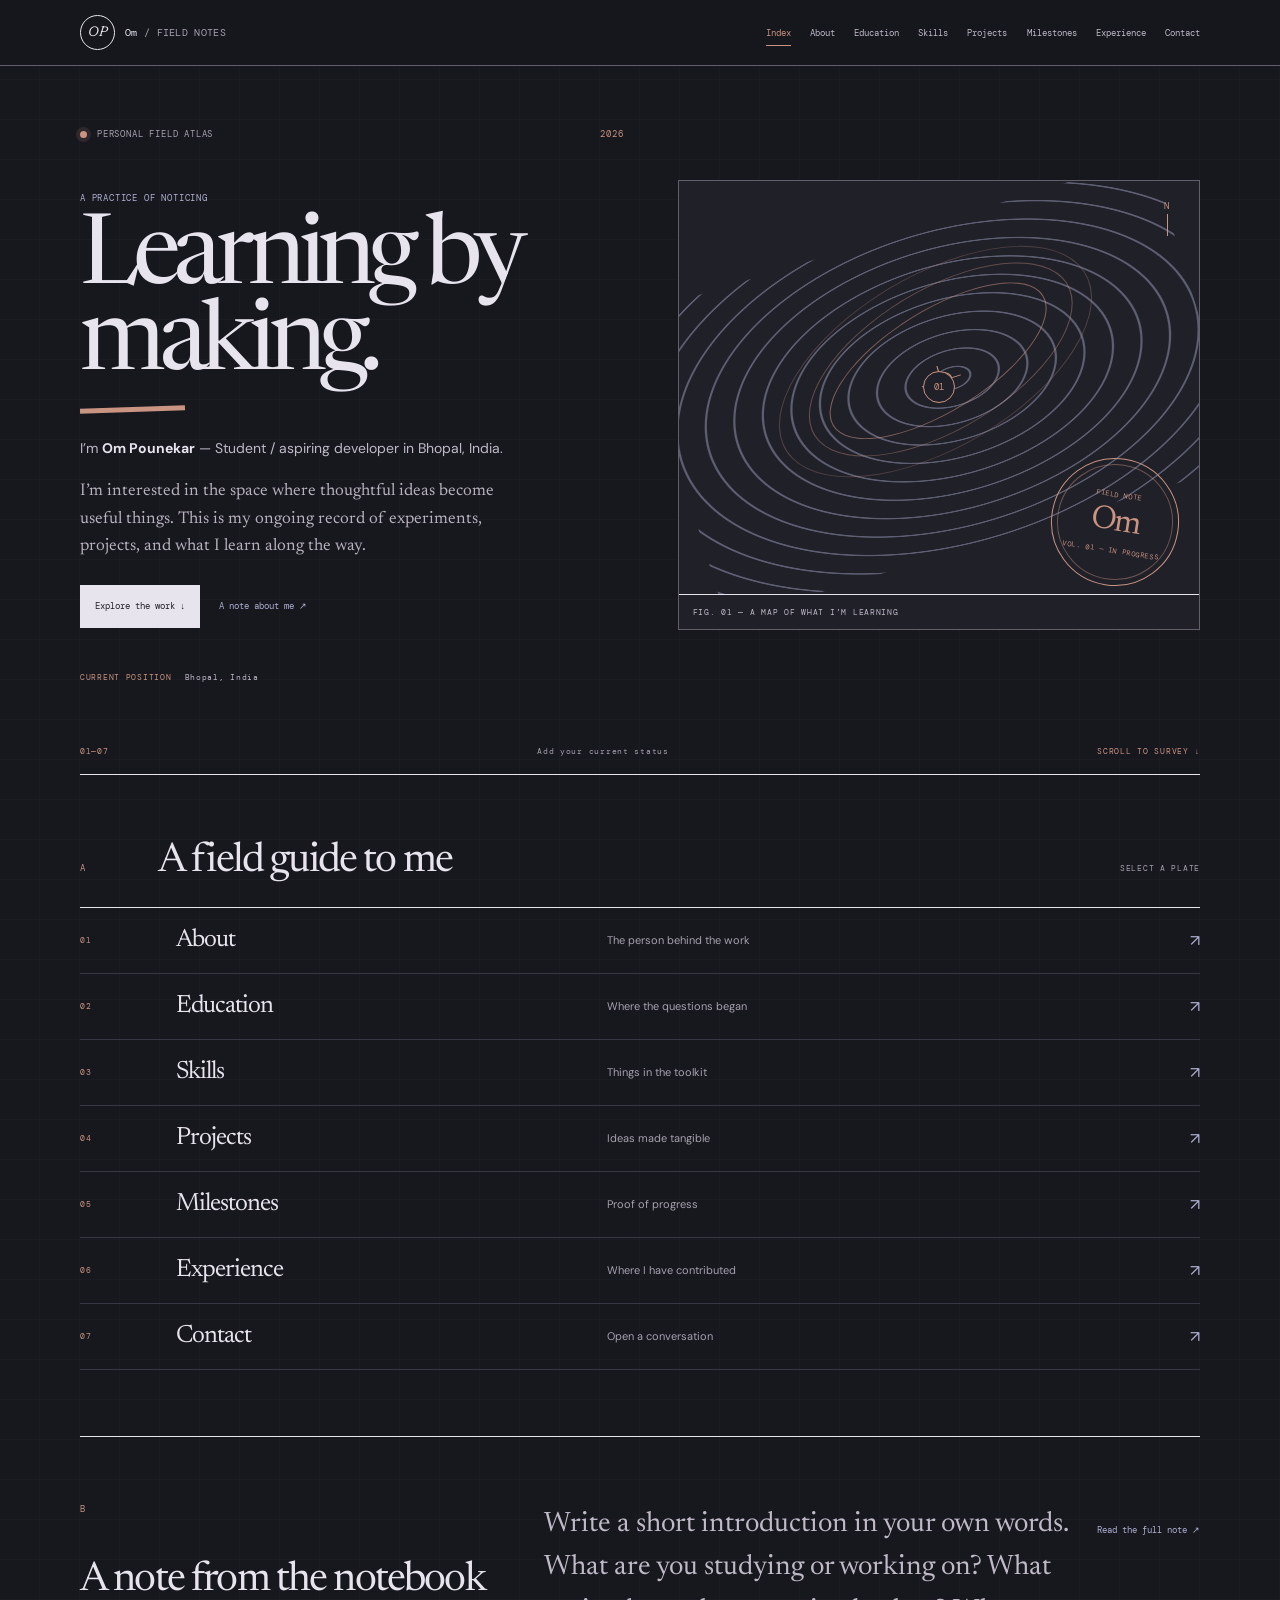
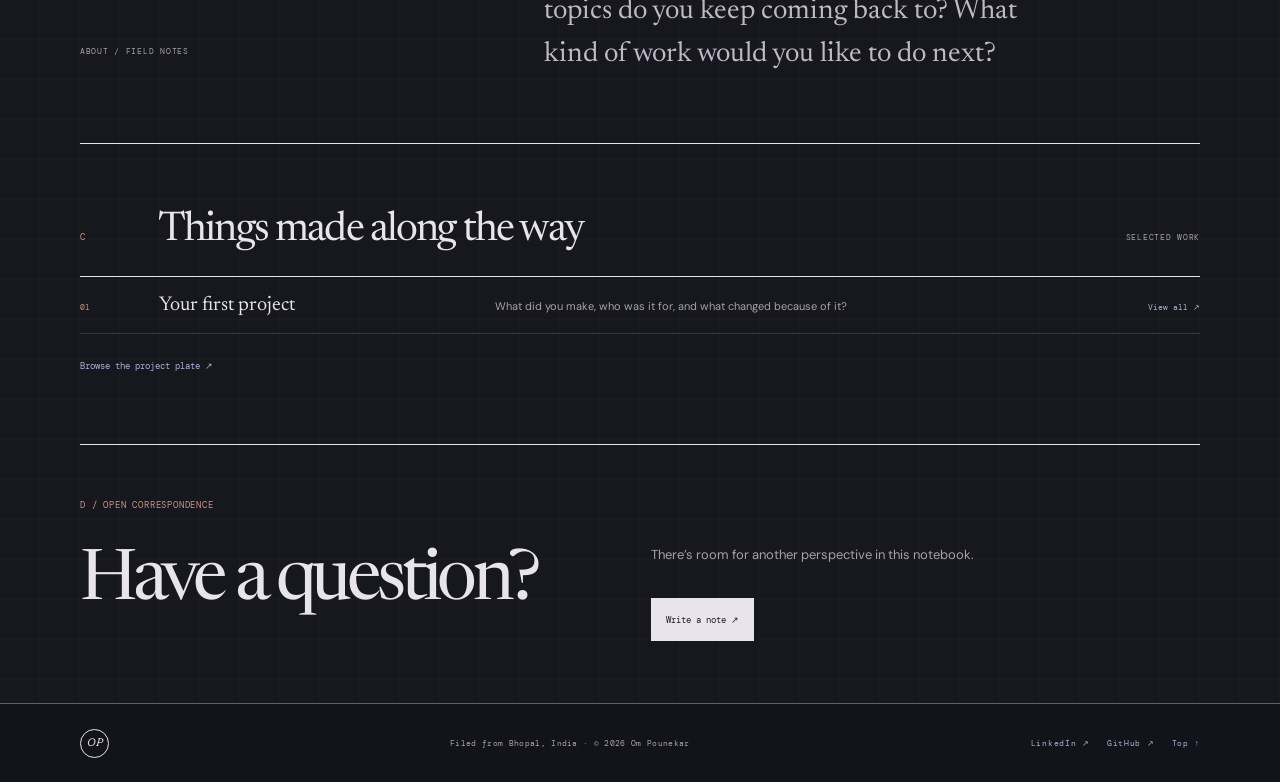
==== commit 6887e1fb: "Wesites Color Changed" ====
--- a/index.html
+++ b/index.html
@@ -3,7 +3,7 @@
   <head>
     <meta charset="utf-8">
     <meta name="viewport" content="width=device-width, initial-scale=1">
-    <meta name="theme-color" content="#eeeadd">
+    <meta name="theme-color" content="#17171e">
     <meta name="description" content="A personal field atlas of projects, learning, and ideas by Om Pounekar.">
     <title>Om Pounekar — Field Atlas</title>
     <link rel="preconnect" href="https://fonts.googleapis.com">
--- a/style.css
+++ b/style.css
@@ -1,16 +1,16 @@
 :root {
-  color-scheme: light;
-  --paper: #eeeadd;
-  --paper-light: #f7f4e9;
-  --paper-shadow: #ded8c7;
-  --ink: #1d2c3b;
-  --ink-soft: #44515a;
-  --muted: #767a74;
-  --line: #c9c4b5;
-  --line-dark: #a9a495;
-  --red: #c95638;
-  --blue: #3159a1;
-  --acid: #d7ed78;
+  color-scheme: dark;
+  --paper: #17171e;
+  --paper-light: #202029;
+  --paper-shadow: #292831;
+  --ink: #e8e4ed;
+  --ink-soft: #c0bac8;
+  --muted: #a7a1af;
+  --line: #393741;
+  --line-dark: #625e6b;
+  --red: #c99481;
+  --blue: #aeb1d1;
+  --celadon: #29332f;
   --mono: "DM Mono", Consolas, monospace;
   --sans: "DM Sans", Arial, sans-serif;
   --display: "Space Grotesk", Arial, sans-serif;
@@ -22,7 +22,7 @@
 body {
   margin: 0;
   background-color: var(--paper);
-  background-image: linear-gradient(90deg, transparent 0 39px, rgb(49 89 161 / 6%) 40px, transparent 41px), linear-gradient(transparent 0 39px, rgb(49 89 161 / 6%) 40px, transparent 41px);
+  background-image: linear-gradient(90deg, transparent 0 39px, rgb(174 177 209 / 5%) 40px, transparent 41px), linear-gradient(transparent 0 39px, rgb(174 177 209 / 5%) 40px, transparent 41px);
   background-size: 40px 40px;
   color: var(--ink);
   font-family: var(--sans);
@@ -30,11 +30,11 @@
 }
 a { color: inherit; text-decoration: none; }
 button { font: inherit; }
-::selection { background: var(--acid); color: var(--ink); }
+::selection { background: #52675d; color: var(--ink); }
 .shell { width: min(1120px, calc(100% - 72px)); margin-inline: auto; }
 .skip-link { position: absolute; z-index: 20; top: 8px; left: 8px; padding: 12px 16px; transform: translateY(-150%); background: var(--ink); color: var(--paper-light); }
 .skip-link:focus { transform: translateY(0); }
-.site-header { position: sticky; z-index: 10; top: 0; border-bottom: 1px solid var(--ink); background: rgb(238 234 221 / 94%); backdrop-filter: blur(12px); }
+.site-header { position: sticky; z-index: 10; top: 0; border-bottom: 1px solid var(--line-dark); background: rgb(23 23 30 / 94%); backdrop-filter: blur(12px); }
 .nav { min-height: 65px; display: flex; align-items: center; justify-content: space-between; gap: 20px; }
 .brand { display: inline-flex; flex: 0 0 auto; align-items: center; gap: 10px; }
 .brand-seal, .footer-mark { display: grid; width: 35px; height: 35px; place-items: center; border: 1px solid var(--ink); border-radius: 50%; font-family: var(--serif); font-size: 14px; font-style: italic; }
@@ -55,14 +55,14 @@
   letter-spacing: .09em;
 }
 .hero-overline { display: flex; align-items: center; gap: 10px; color: var(--muted); }
-.live-mark { width: 7px; height: 7px; border-radius: 50%; background: var(--red); box-shadow: 0 0 0 4px rgb(201 86 56 / 13%); }
+.live-mark { width: 7px; height: 7px; border-radius: 50%; background: var(--red); box-shadow: 0 0 0 4px rgb(201 148 129 / 13%); }
 .overline-year { margin-left: auto; color: var(--red); }
 .hero-pretitle { margin: 52px 0 14px; color: var(--blue); font-size: 9px; }
 .hero-title { max-width: 610px; margin: 0 0 24px; font-family: var(--serif); font-size: clamp(62px, 7.6vw, 100px); font-weight: 400; letter-spacing: -.075em; line-height: .88; }
 .hero-title::after { display: block; width: 105px; height: 5px; margin-top: 18px; transform: rotate(-2deg); background: var(--red); content: ""; }
 .hero-intro { max-width: 430px; margin-bottom: 13px; color: var(--ink-soft); font-size: 14px; line-height: 1.8; }
 .hero-intro strong { color: var(--ink); font-weight: 700; }
-.hero-story { max-width: 415px; margin-bottom: 25px; color: #6a6e68; font-family: var(--serif); font-size: 17px; line-height: 1.6; }
+.hero-story { max-width: 415px; margin-bottom: 25px; color: #b8b2bf; font-family: var(--serif); font-size: 17px; line-height: 1.6; }
 .hero-actions { display: flex; flex-wrap: wrap; align-items: center; gap: 19px; }
 .ink-button { display: inline-flex; min-height: 43px; align-items: center; justify-content: center; padding: 0 15px; background: var(--ink); color: var(--paper-light); font-family: var(--mono); font-size: 9px; transition: background .2s ease, transform .2s ease; }
 .ink-button:hover { transform: translateY(-2px); background: var(--red); }
@@ -71,12 +71,12 @@
 .hero-coordinates { display: flex; gap: 13px; align-items: baseline; margin-top: 44px; color: var(--ink-soft); font-size: 8px; }
 .coordinate-label { color: var(--red); }
 
-.atlas-figure { position: relative; min-height: 450px; margin: 0; overflow: hidden; border: 1px solid var(--ink); background-color: #e0ddca; background-image: linear-gradient(90deg, transparent 49.8%, rgb(49 89 161 / 15%) 50%, transparent 50.2%), linear-gradient(transparent 49.8%, rgb(49 89 161 / 15%) 50%, transparent 50.2%); background-size: 24px 24px; }
-.contour-map { position: absolute; inset: 5% 4% 12%; overflow: hidden; background: repeating-radial-gradient(ellipse at 53% 48%, transparent 0 15px, rgb(49 89 161 / 52%) 16px 17px, transparent 18px 26px); transform: rotate(-17deg) scale(1.13, .86); }
-.contour { position: absolute; display: block; border: 1px solid rgb(201 86 56 / 56%); border-radius: 50%; transform: rotate(-22deg); }
+.atlas-figure { position: relative; min-height: 450px; margin: 0; overflow: hidden; border: 1px solid var(--line-dark); background-color: #202029; background-image: linear-gradient(90deg, transparent 49.8%, rgb(174 177 209 / 13%) 50%, transparent 50.2%), linear-gradient(transparent 49.8%, rgb(174 177 209 / 13%) 50%, transparent 50.2%); background-size: 24px 24px; }
+.contour-map { position: absolute; inset: 5% 4% 12%; overflow: hidden; background: repeating-radial-gradient(ellipse at 53% 48%, transparent 0 15px, rgb(174 177 209 / 43%) 16px 17px, transparent 18px 26px); transform: rotate(-17deg) scale(1.13, .86); }
+.contour { position: absolute; display: block; border: 1px solid rgb(201 148 129 / 56%); border-radius: 50%; transform: rotate(-22deg); }
 .contour-one { top: 26%; left: 28%; width: 47%; height: 31%; }
-.contour-two { top: 20%; left: 24%; width: 56%; height: 43%; border-color: rgb(201 86 56 / 40%); }
-.contour-three { top: 15%; left: 18%; width: 66%; height: 53%; border-color: rgb(201 86 56 / 28%); }
+.contour-two { top: 20%; left: 24%; width: 56%; height: 43%; border-color: rgb(201 148 129 / 40%); }
+.contour-three { top: 15%; left: 18%; width: 66%; height: 53%; border-color: rgb(201 148 129 / 28%); }
 .map-crosshair { position: absolute; top: 48%; left: 51%; width: 20px; height: 20px; border: 1px solid var(--red); border-radius: 50%; transform: translate(-50%, -50%); }
 .map-crosshair::before, .map-crosshair::after { position: absolute; top: 50%; left: 50%; background: var(--red); content: ""; transform: translate(-50%, -50%); }
 .map-crosshair::before { width: 36px; height: 1px; }
@@ -85,7 +85,7 @@
 .north-mark::after { width: 1px; height: 22px; background: var(--red); content: ""; }
 .map-pin { position: absolute; top: 46%; left: 50%; z-index: 2; display: grid; width: 32px; height: 32px; place-items: center; border: 1px solid var(--red); border-radius: 50%; background: var(--paper-light); color: var(--red); font-family: var(--mono); font-size: 9px; transform: translate(-50%, -50%); }
 .map-stamp { position: absolute; right: 20px; bottom: 43px; z-index: 2; display: flex; width: 128px; height: 128px; flex-direction: column; align-items: center; justify-content: center; gap: 7px; border: 1px solid var(--red); border-radius: 50%; color: var(--red); font-size: 7px; transform: rotate(9deg); }
-.map-stamp::before { position: absolute; inset: 5px; border: 1px solid rgb(201 86 56 / 45%); border-radius: 50%; content: ""; }
+.map-stamp::before { position: absolute; inset: 5px; border: 1px solid rgb(201 148 129 / 45%); border-radius: 50%; content: ""; }
 .map-stamp strong { font-family: var(--serif); font-size: 33px; font-weight: 400; letter-spacing: -.08em; }
 .figure-caption { position: absolute; right: 0; bottom: 0; left: 0; padding: 12px 14px; border-top: 1px solid var(--ink); background: var(--paper-light); color: var(--ink-soft); font-size: 8px; }
 .hero-index { position: absolute; right: 0; bottom: 18px; left: 0; display: flex; justify-content: space-between; gap: 10px; color: var(--muted); font-size: 8px; }
@@ -133,14 +133,14 @@
 .page-title { max-width: 780px; margin: 0 0 20px; font-family: var(--serif); font-size: clamp(54px, 8vw, 100px); font-weight: 400; letter-spacing: -.075em; line-height: .92; }
 .page-lede { max-width: 590px; margin: 0; color: var(--ink-soft); font-size: 14px; line-height: 1.8; }
 .story-sheet { position: relative; padding: 34px 40px 38px; border: 1px solid var(--ink); background: var(--paper-light); }
-.story-sheet::before { position: absolute; top: 0; bottom: 0; left: 63px; width: 1px; background: rgb(201 86 56 / 38%); content: ""; }
+.story-sheet::before { position: absolute; top: 0; bottom: 0; left: 63px; width: 1px; background: rgb(201 148 129 / 38%); content: ""; }
 .sheet-label { display: block; margin-bottom: 19px; color: var(--red); font-size: 8px; }
 .story-copy { max-width: 730px; margin: 0 0 0 50px; color: var(--ink); font-family: var(--serif); font-size: clamp(21px, 3vw, 34px); line-height: 1.55; }
 .about-composition { display: grid; grid-template-columns: 1.45fr .75fr; gap: 18px; margin-bottom: 66px; }
-.interest-sheet { padding: 25px 22px; border: 1px solid var(--ink); background: var(--acid); }
+.interest-sheet { padding: 25px 22px; border: 1px solid #576d61; background: var(--celadon); }
 .interest-sheet h2 { margin: 24px 0 20px; font-family: var(--serif); font-size: 26px; font-weight: 400; letter-spacing: -.04em; }
 .interest-list { margin: 0; padding: 0; list-style: none; }
-.interest-list li { padding: 11px 0; border-top: 1px solid rgb(29 44 59 / 24%); font-family: var(--mono); font-size: 9px; line-height: 1.6; }
+.interest-list li { padding: 11px 0; border-top: 1px solid rgb(232 228 237 / 18%); font-family: var(--mono); font-size: 9px; line-height: 1.6; }
 .section-head + .timeline { margin-top: 19px; }
 .timeline { border-top: 1px solid var(--ink); }
 .timeline-row { display: grid; grid-template-columns: 45px 110px minmax(0, 1fr) 23px; gap: 16px; align-items: start; padding: 24px 0; border-bottom: 1px solid var(--line); }
@@ -148,18 +148,18 @@
 .timeline-date { padding-top: 3px; color: var(--blue); font-size: 8px; }
 .timeline-content h2 { margin: 0 0 7px; font-family: var(--serif); font-size: 23px; font-weight: 400; letter-spacing: -.035em; }
 .timeline-place { margin: 0 0 10px; color: var(--ink-soft); font-size: 11px; }
-.timeline-description { max-width: 650px; margin: 0; color: #6b706c; font-size: 11px; line-height: 1.75; }
+.timeline-description { max-width: 650px; margin: 0; color: #b0aab6; font-size: 11px; line-height: 1.75; }
 .timeline-symbol { color: var(--red); font-family: var(--mono); font-size: 12px; }
-.current-row { background: rgb(247 244 233 / 55%); }
+.current-row { background: rgb(255 255 255 / 3%); }
 .record-link { display: inline-block; margin-top: 12px; color: var(--blue); font-family: var(--mono); font-size: 8px; }
 .record-link:hover { color: var(--red); }
-.margin-note { max-width: 540px; margin: 45px 0 0 auto; padding: 18px 21px; border-left: 3px solid var(--red); background: rgb(247 244 233 / 65%); }
+.margin-note { max-width: 540px; margin: 45px 0 0 auto; padding: 18px 21px; border-left: 3px solid var(--red); background: rgb(255 255 255 / 4%); }
 .margin-note p { margin: 10px 0 0; font-family: var(--serif); font-size: 19px; line-height: 1.45; }
 
 .skills-board { display: grid; grid-template-columns: repeat(3, 1fr); align-items: start; gap: 14px; }
-.skill-sheet { min-height: 244px; padding: 20px; border: 1px solid var(--ink); background: var(--paper-light); }
-.skill-sheet:nth-child(2) { margin-top: 30px; background: #e4e0d0; }
-.skill-sheet:nth-child(3) { margin-top: 60px; background: var(--acid); }
+.skill-sheet { min-height: 244px; padding: 20px; border: 1px solid var(--line-dark); background: var(--paper-light); }
+.skill-sheet:nth-child(2) { margin-top: 30px; background: #25242d; }
+.skill-sheet:nth-child(3) { margin-top: 60px; border-color: #576d61; background: var(--celadon); }
 .skill-sheet-number { color: var(--red); font-size: 8px; }
 .skill-sheet h2 { margin: 38px 0 16px; font-family: var(--serif); font-size: 25px; font-weight: 400; letter-spacing: -.04em; }
 .skill-list { margin: 0; padding: 0; list-style: none; }
@@ -177,24 +177,24 @@
 .project-tags { display: flex; flex-wrap: wrap; gap: 7px; margin: 17px 0 0; padding: 0; list-style: none; font-size: 7px; }
 .project-tags li { padding: 6px 8px; border: 1px solid var(--line-dark); }
 .project-actions { display: flex; flex-wrap: wrap; gap: 15px; }
-.project-drawing { position: relative; height: 170px; overflow: hidden; border: 1px solid var(--ink); background: repeating-linear-gradient(45deg, transparent 0 10px, rgb(49 89 161 / 10%) 10px 11px), #dedfc8; }
+.project-drawing { position: relative; height: 170px; overflow: hidden; border: 1px solid var(--line-dark); background: repeating-linear-gradient(45deg, transparent 0 10px, rgb(174 177 209 / 10%) 10px 11px), #24232d; }
 .project-drawing::before { position: absolute; top: 15%; left: 23%; width: 65%; height: 70%; border: 1px solid var(--blue); border-radius: 50%; content: ""; transform: rotate(-28deg); }
-.project-drawing::after { position: absolute; top: 22%; left: 30%; width: 50%; height: 55%; border: 1px solid rgb(201 86 56 / 70%); border-radius: 50%; content: ""; transform: rotate(21deg); }
-.drawing-1 { background-color: #e7d4be; }
+.project-drawing::after { position: absolute; top: 22%; left: 30%; width: 50%; height: 55%; border: 1px solid rgb(201 148 129 / 70%); border-radius: 50%; content: ""; transform: rotate(21deg); }
+.drawing-1 { background-color: #30272a; }
 .drawing-1::before { border-radius: 0; transform: rotate(24deg); }
 .drawing-1::after { border-radius: 0; transform: rotate(-19deg); }
-.drawing-2 { background-color: #d7dfd1; }
+.drawing-2 { background-color: #222c29; }
 .drawing-2::before { width: 60%; height: 60%; border-radius: 0; transform: rotate(45deg); }
 .drawing-2::after { width: 60%; height: 60%; border-radius: 0; transform: rotate(-45deg); }
-.drawing-ring { position: absolute; z-index: 1; top: 50%; left: 50%; width: 98px; height: 98px; border: 1px solid rgb(49 89 161 / 55%); border-radius: 50%; transform: translate(-50%, -50%); }
+.drawing-ring { position: absolute; z-index: 1; top: 50%; left: 50%; width: 98px; height: 98px; border: 1px solid rgb(174 177 209 / 55%); border-radius: 50%; transform: translate(-50%, -50%); }
 .ring-two { width: 56px; height: 56px; border-color: var(--red); }
-.drawing-center { position: absolute; z-index: 2; top: 50%; left: 50%; display: grid; width: 29px; height: 29px; place-items: center; border: 1px solid var(--ink); background: var(--paper-light); color: var(--red); font-family: var(--mono); font-size: 8px; transform: translate(-50%, -50%); }
+.drawing-center { position: absolute; z-index: 2; top: 50%; left: 50%; display: grid; width: 29px; height: 29px; place-items: center; border: 1px solid var(--line-dark); background: var(--paper); color: var(--red); font-family: var(--mono); font-size: 8px; transform: translate(-50%, -50%); }
 
 .contact-records { display: grid; grid-template-columns: 130px minmax(0, 1fr); border-top: 1px solid var(--ink); }
 .contact-record { min-height: 72px; display: flex; align-items: center; padding: 18px 15px 18px 0; border-bottom: 1px solid var(--line); color: var(--blue); font-size: 9px; }
 .contact-record:hover { color: var(--red); }
 .contact-detail { display: flex; align-items: center; border-bottom: 1px solid var(--line); color: var(--ink); font-family: var(--serif); font-size: 22px; overflow-wrap: anywhere; }
-.contact-note { max-width: 510px; margin: 62px 0 0 auto; padding: 24px; border: 1px solid var(--ink); background: var(--acid); }
+.contact-note { max-width: 510px; margin: 62px 0 0 auto; padding: 24px; border: 1px solid #576d61; background: var(--celadon); }
 .contact-note p { margin: 12px 0 0; font-family: var(--serif); font-size: 24px; line-height: 1.4; }
 .empty-note { padding: 18px; border: 1px dashed var(--line-dark); color: var(--ink-soft); font-size: 9px; line-height: 1.7; }
 .loading-note { width: min(1120px, calc(100% - 72px)); margin: 60px auto; color: var(--muted); font-family: var(--mono); font-size: 10px; }
@@ -202,7 +202,7 @@
 .load-error h1 { font-family: var(--serif); font-size: 32px; font-weight: 400; }
 .load-error p { color: var(--ink-soft); font-size: 13px; line-height: 1.7; }
 
-.site-footer { border-top: 1px solid var(--ink); background: #e5e0d1; }
+.site-footer { border-top: 1px solid var(--line-dark); background: #13131a; }
 .footer-inner { min-height: 78px; display: flex; align-items: center; justify-content: space-between; gap: 20px; }
 .footer-mark { width: 29px; height: 29px; font-size: 11px; }
 .footer-credit { margin: 0; color: var(--muted); font-size: 8px; letter-spacing: .04em; }
@@ -217,7 +217,7 @@
   .menu-toggle span { width: 16px; height: 1px; background: var(--ink); transition: transform .18s ease; }
   .menu-toggle[aria-expanded="true"] span:first-child { transform: translateY(3.5px) rotate(45deg); }
   .menu-toggle[aria-expanded="true"] span:last-child { transform: translateY(-3.5px) rotate(-45deg); }
-  .site-nav { position: absolute; top: 61px; right: 0; left: 0; display: none; align-items: stretch; gap: 0; padding: 10px 26px 19px; border-bottom: 1px solid var(--ink); background: var(--paper); }
+  .site-nav { position: absolute; top: 61px; right: 0; left: 0; display: none; align-items: stretch; gap: 0; padding: 10px 26px 19px; border-bottom: 1px solid var(--line-dark); background: var(--paper); }
   .site-nav.is-open { display: flex; flex-direction: column; }
   .site-nav a { padding: 12px 0; border-bottom: 1px solid var(--line); }
   .site-nav a[aria-current="page"]::after { display: none; }
